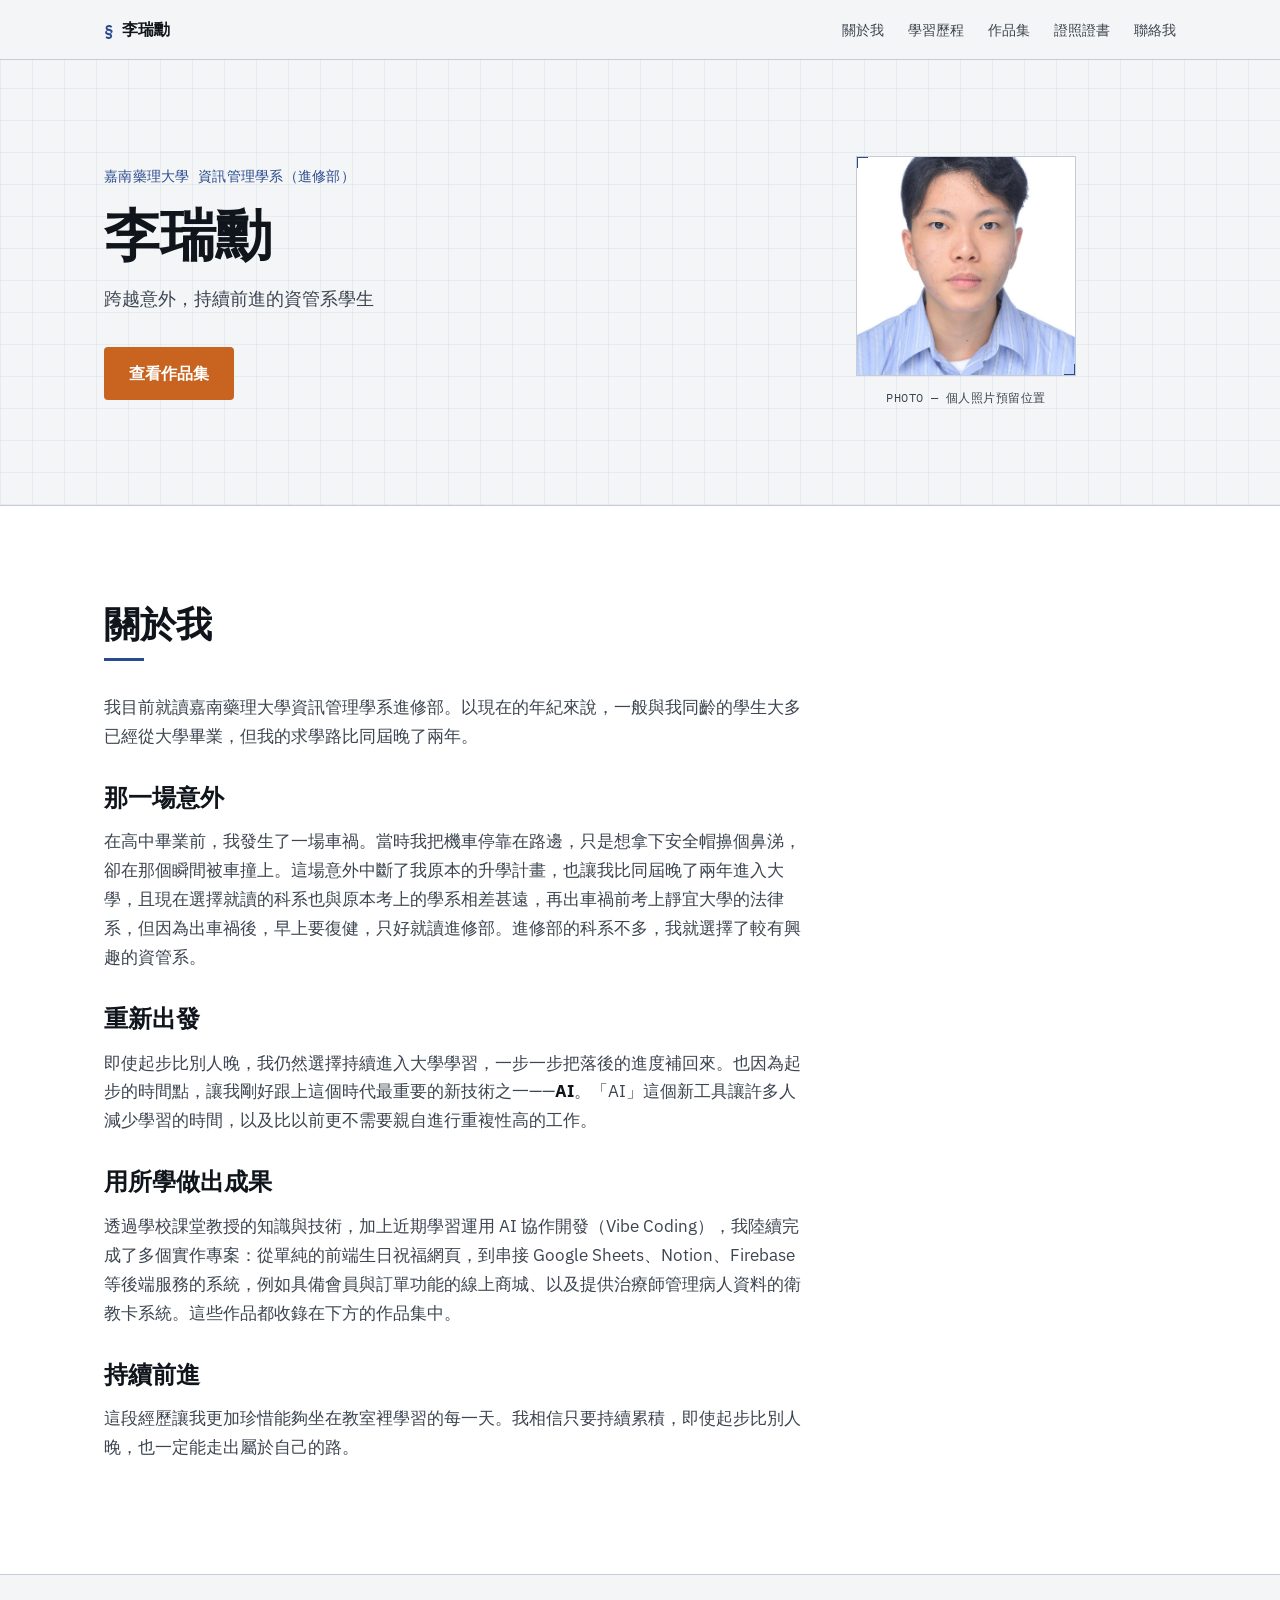
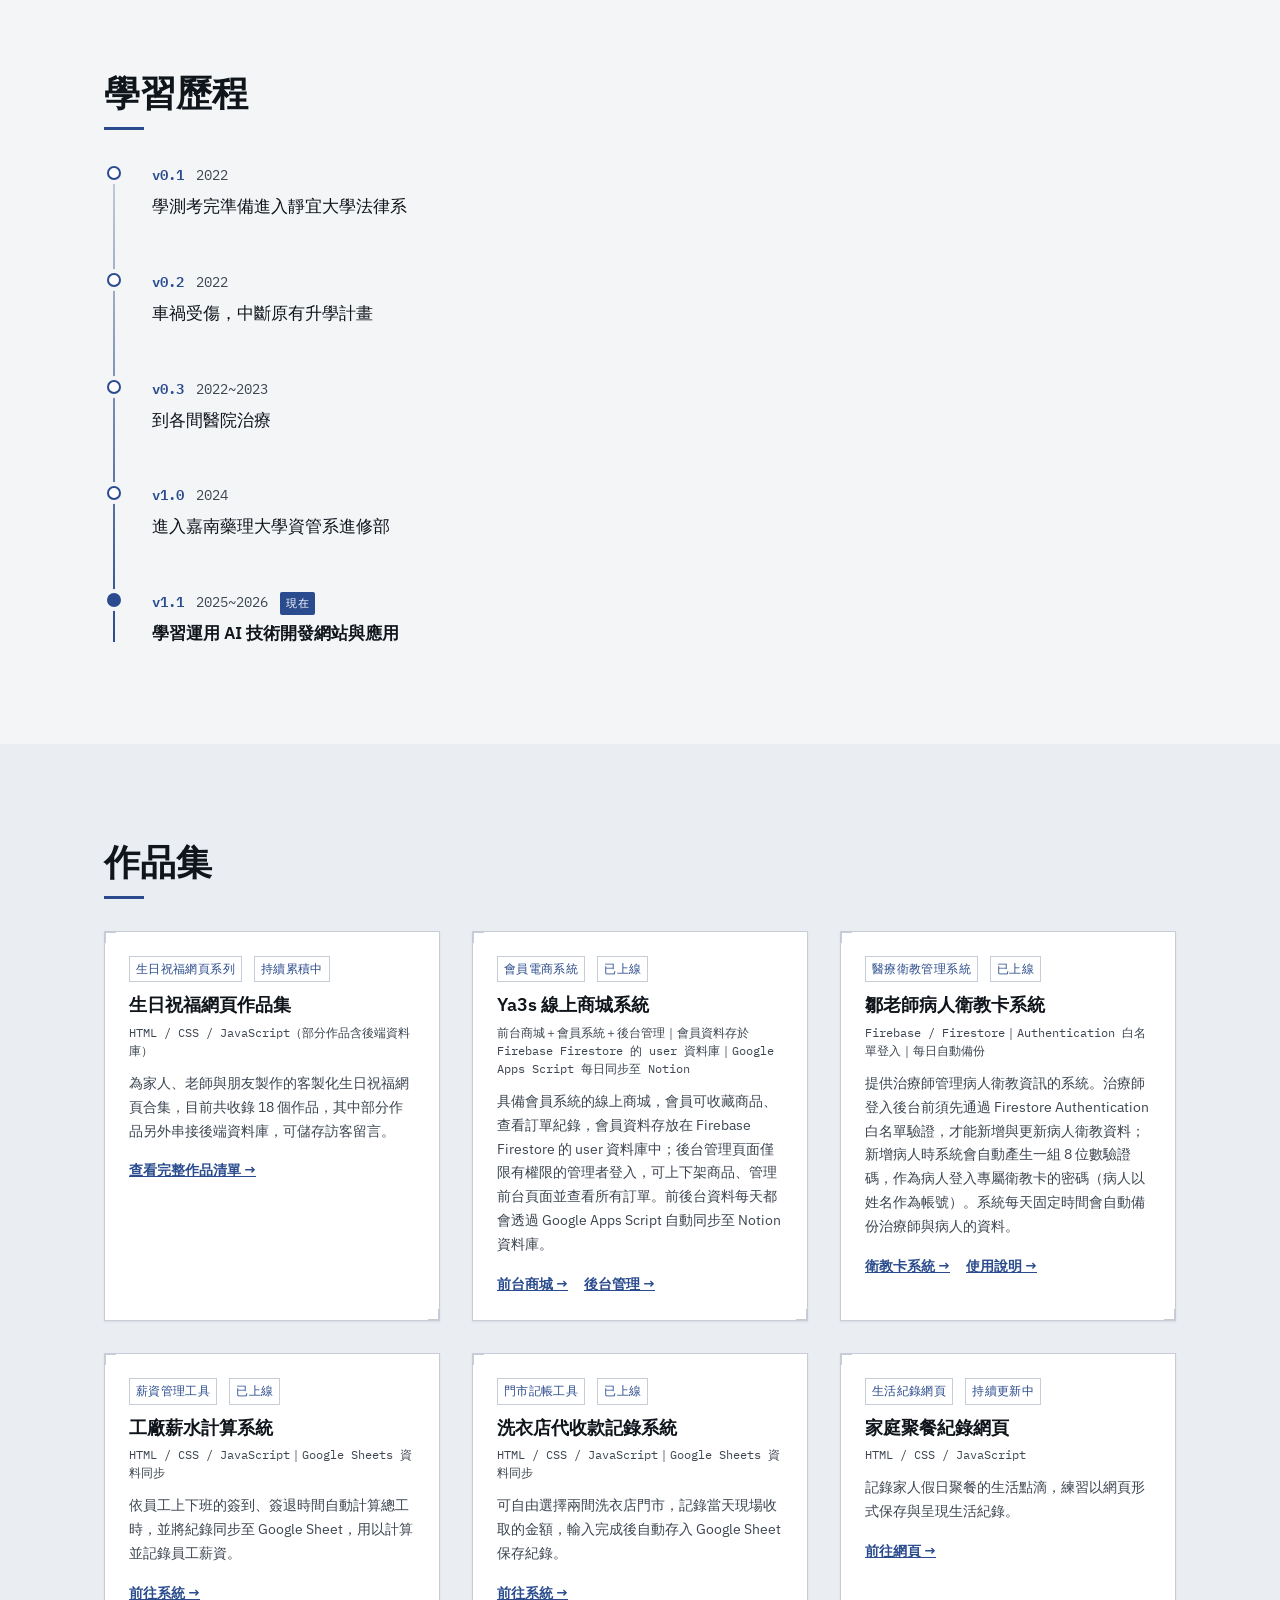
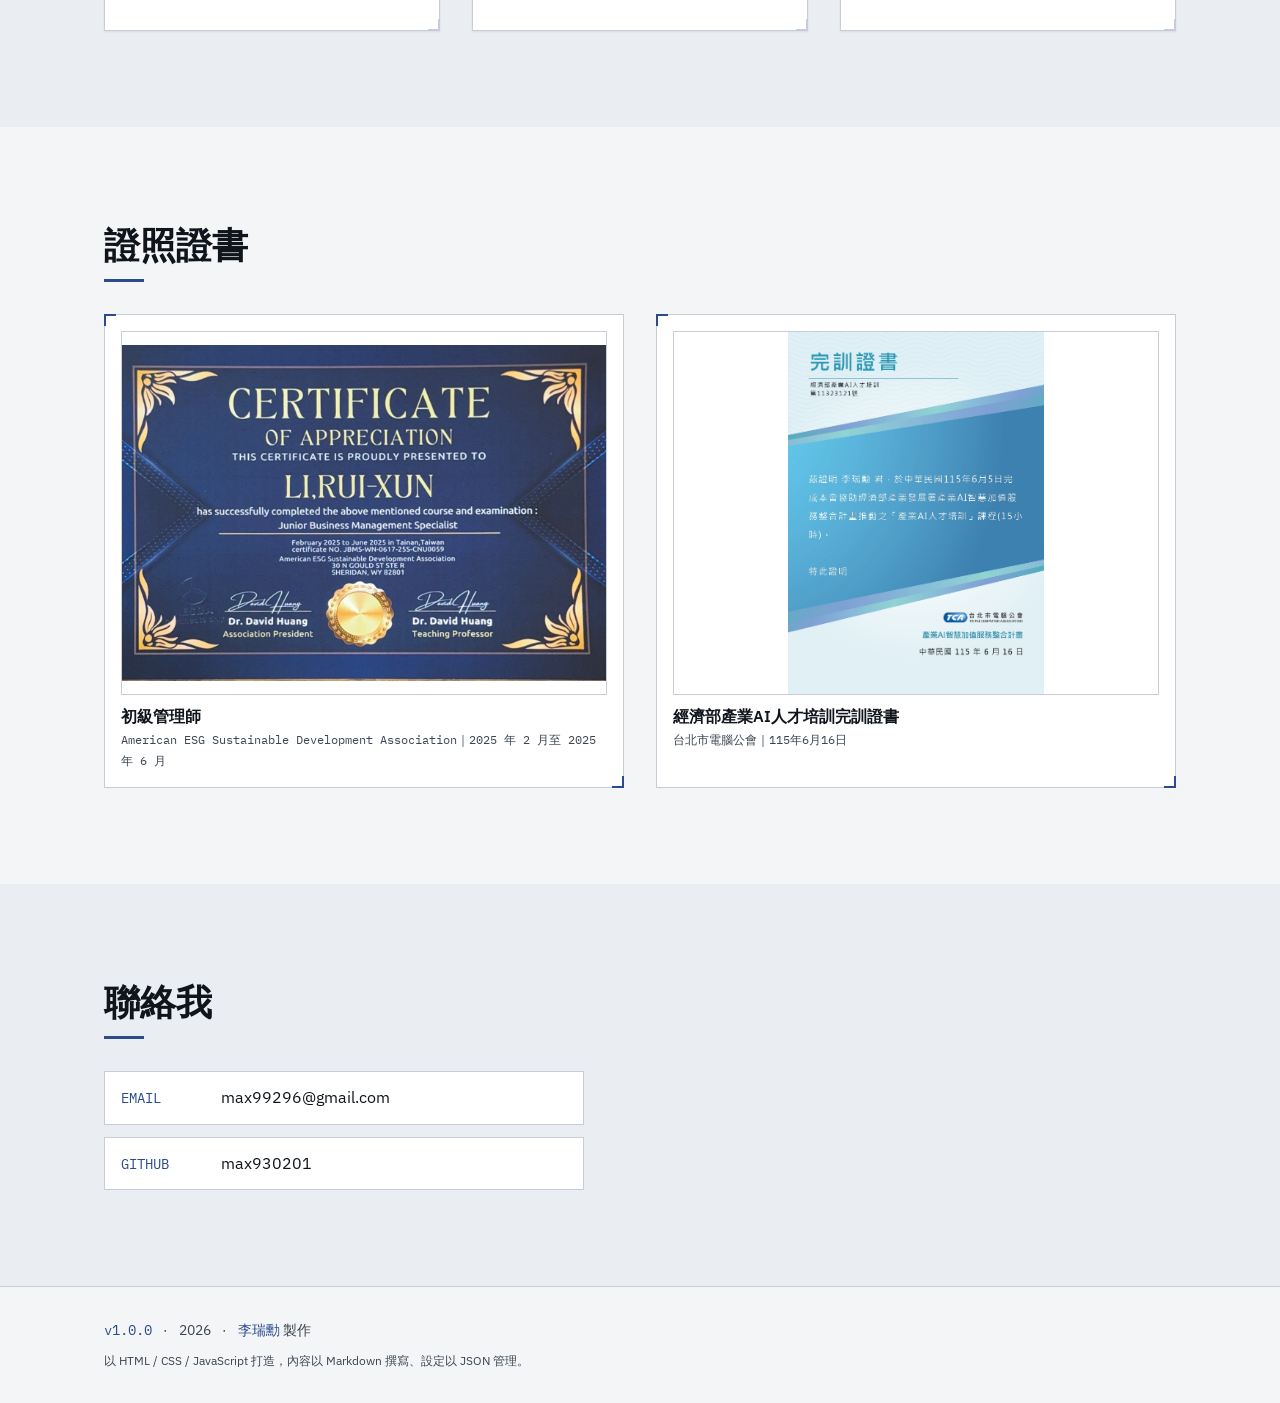
==== index.html @ 82ad399c "all file" ====
<!doctype html>
<html lang="zh-Hant">
<head>
  <meta charset="UTF-8" />
  <meta name="viewport" content="width=device-width, initial-scale=1.0" />
  <title>個人履歷網站</title>
  <meta name="description" content="資訊管理系學生的學習歷程與作品集" />

  <link rel="preconnect" href="https://fonts.googleapis.com" />
  <link rel="preconnect" href="https://fonts.gstatic.com" crossorigin />
  <link
    href="https://fonts.googleapis.com/css2?family=IBM+Plex+Mono:wght@400;500;600&family=IBM+Plex+Sans:wght@400;500;600;700&display=swap"
    rel="stylesheet"
  />

  <link rel="stylesheet" href="css/tokens.css" />
  <link rel="stylesheet" href="css/base.css" />
  <link rel="stylesheet" href="css/layout.css" />
  <link rel="stylesheet" href="css/header.css" />
  <link rel="stylesheet" href="css/hero.css" />
  <link rel="stylesheet" href="css/about.css" />
  <link rel="stylesheet" href="css/milestones.css" />
  <link rel="stylesheet" href="css/projects.css" />
  <link rel="stylesheet" href="css/contact.css" />
  <link rel="stylesheet" href="css/certificates.css" />
  <link rel="stylesheet" href="css/footer.css" />
  <link rel="stylesheet" href="css/responsive.css" />
</head>
<body>
  <a class="skip-link" href="#main-content">跳至主要內容</a>

  <header id="site-header" class="site-header"></header>

  <main id="main-content">
    <section id="hero" class="hero" aria-labelledby="hero-name">
      <div class="container hero-grid">
        <div class="hero-text">
          <p class="hero-meta" id="hero-role">載入中…</p>
          <h1 id="hero-name" class="hero-title">載入中…</h1>
          <p class="hero-tagline" id="hero-tagline"></p>
          <a class="btn btn-primary" href="#projects">查看作品集</a>
        </div>
        <div class="hero-photo">
          <div class="photo-frame corner-marks corner-marks--accent" id="photo-frame">
            <img id="profile-photo" alt="個人照片" />
          </div>
          <p class="photo-caption">PHOTO — 個人照片預留位置</p>
        </div>
      </div>
    </section>

    <section id="about" class="about" aria-labelledby="about-heading">
      <div class="container">
        <h2 id="about-heading" class="section-title">關於我</h2>
        <div id="about-content" class="about-content prose">載入中…</div>
      </div>
    </section>

    <section id="milestones" class="milestones" aria-labelledby="milestones-heading">
      <div class="container">
        <h2 id="milestones-heading" class="section-title">學習歷程</h2>
        <ol id="milestones-list" class="milestones-timeline"></ol>
      </div>
    </section>

    <section id="projects" class="projects" aria-labelledby="projects-heading">
      <div class="container">
        <h2 id="projects-heading" class="section-title">作品集</h2>
        <div id="projects-list" class="projects-list"></div>
      </div>
    </section>

    <section id="certificates" class="certificates" aria-labelledby="certificates-heading">
      <div class="container">
        <h2 id="certificates-heading" class="section-title">證照證書</h2>
        <div id="certificates-list" class="certificates-list"></div>
      </div>
    </section>

    <section id="contact" class="contact" aria-labelledby="contact-heading">
      <div class="container">
        <h2 id="contact-heading" class="section-title">聯絡我</h2>
        <ul id="contact-list" class="contact-list"></ul>
      </div>
    </section>
  </main>

  <footer id="site-footer" class="site-footer"></footer>

  <script src="js/markdown-lite.js"></script>
  <script src="js/load-components.js"></script>
  <script src="js/load-data.js"></script>
  <script src="js/shared-render.js"></script>
  <script src="js/main.js"></script>
</body>
</html>
---- css/tokens.css ----
:root {
  /* 顏色（藍圖 / 技術文件風格：冷色紙面 + 藍圖藍為主色，暖橘為唯一強調色） */
  --color-paper: #F3F5F7;
  --color-paper-alt: #EAEDF2;
  --color-surface: #FFFFFF;
  --color-ink: #10151C;
  --color-ink-soft: #3C4550;
  --color-line: #C7CDD6;
  --color-primary: #2A4B8D;
  --color-primary-strong: #1D3568;
  --color-signal: #C8641F;
  --color-signal-strong: #A8511A;
  --color-focus: #2A4B8D;

  /* 字型：IBM Plex 系列，Sans 搭配 Mono，呼應技術文件 / 工程紀錄的調性 */
  --font-sans: 'IBM Plex Sans', -apple-system, BlinkMacSystemFont, 'Segoe UI', sans-serif;
  --font-mono: 'IBM Plex Mono', ui-monospace, SFMono-Regular, Menlo, monospace;

  --fs-body: 1rem;
  --fs-small: 0.875rem;
  --fs-h3: clamp(1.25rem, 1.1rem + 0.6vw, 1.5rem);
  --fs-h2: clamp(1.75rem, 1.4rem + 1.4vw, 2.25rem);
  --fs-h1: clamp(2.25rem, 1.7rem + 2.4vw, 3.5rem);
  --lh-body: 1.7;
  --lh-heading: 1.2;

  /* 間距（4 為基準單位） */
  --space-1: 4px;
  --space-2: 8px;
  --space-3: 12px;
  --space-4: 16px;
  --space-5: 24px;
  --space-6: 32px;
  --space-7: 48px;
  --space-8: 64px;
  --space-9: 96px;

  --radius-sm: 2px;
  --radius-md: 4px;
  --border-w: 1px;

  --shadow-sm: 0 1px 2px rgba(16, 21, 28, 0.08);
  --shadow-md: 0 4px 12px rgba(16, 21, 28, 0.10);

  --ease-out-confident: cubic-bezier(0.16, 1, 0.3, 1);
  --container-w: 1120px;
}
---- css/base.css ----
*, *::before, *::after { box-sizing: border-box; }

html { scroll-behavior: smooth; }

body {
  margin: 0;
  background: var(--color-paper);
  color: var(--color-ink);
  font-family: var(--font-sans);
  font-size: var(--fs-body);
  line-height: var(--lh-body);
  -webkit-font-smoothing: antialiased;
}

h1, h2, h3 {
  line-height: var(--lh-heading);
  margin: 0 0 var(--space-4);
  font-weight: 600;
}

p { margin: 0 0 var(--space-4); }

img { max-width: 100%; display: block; }

a { color: var(--color-primary); }

a:focus-visible,
button:focus-visible,
input:focus-visible {
  outline: 2px solid var(--color-focus);
  outline-offset: 2px;
}

.skip-link {
  position: absolute;
  left: -9999px;
  top: 0;
  background: var(--color-ink);
  color: #fff;
  padding: var(--space-2) var(--space-4);
  z-index: 100;
}
.skip-link:focus {
  left: var(--space-4);
  top: var(--space-4);
}

.btn {
  display: inline-block;
  padding: var(--space-3) var(--space-5);
  border-radius: var(--radius-md);
  font-weight: 600;
  text-decoration: none;
  border: var(--border-w) solid transparent;
  transition: transform 150ms var(--ease-out-confident), background-color 150ms;
}
.btn-primary {
  background: var(--color-signal);
  color: #fff;
}
.btn-primary:hover {
  background: var(--color-signal-strong);
  transform: translateY(-1px);
}

.section-title {
  font-size: var(--fs-h2);
  margin-bottom: var(--space-6);
  position: relative;
  padding-bottom: var(--space-4);
}
.section-title::after {
  content: "";
  position: absolute;
  left: 0;
  bottom: 0;
  width: 40px;
  height: 3px;
  background: var(--color-primary);
}

.load-error {
  color: var(--color-signal-strong);
  font-size: var(--fs-small);
}

/* 共用裝飾：藍圖風格的角標記號，供照片框、作品卡片、證書卡片共用，避免各自重複撰寫 */
.corner-marks { position: relative; }
.corner-marks::before,
.corner-marks::after {
  content: "";
  position: absolute;
  width: 12px;
  height: 12px;
  border: 2px solid var(--color-line);
  pointer-events: none;
}
.corner-marks::before { top: -1px; left: -1px; border-right: none; border-bottom: none; }
.corner-marks::after { bottom: -1px; right: -1px; border-left: none; border-top: none; }
.corner-marks--accent::before,
.corner-marks--accent::after { border-color: var(--color-primary); }
---- css/layout.css ----
.container {
  max-width: var(--container-w);
  margin-inline: auto;
  padding-inline: var(--space-5);
}

main section {
  padding-block: var(--space-9);
}

/*
  區塊底色交錯，製造頁面的視覺節奏。
  #projects / #certificates / #contact 裡面本身就有白色卡片（作品卡、證書卡、聯絡方式），
  所以這幾個區塊只用「極淺的替代紙色」交錯，而不是整片改成白色，
  避免白色卡片「融進」跟卡片同色的區塊背景、失去對比。
*/
#about {
  background: var(--color-surface);
  border-block: var(--border-w) solid var(--color-line);
}

#projects,
#contact {
  background: var(--color-paper-alt);
}
---- css/header.css ----
.site-header {
  position: sticky;
  top: 0;
  z-index: 50;
  background: rgba(243, 245, 247, 0.92);
  backdrop-filter: blur(6px);
  border-bottom: var(--border-w) solid var(--color-line);
}

.header-inner {
  display: flex;
  align-items: center;
  justify-content: space-between;
  padding-block: var(--space-4);
  gap: var(--space-4);
  flex-wrap: wrap;
}

.brand {
  display: inline-flex;
  align-items: center;
  gap: var(--space-2);
  text-decoration: none;
  color: var(--color-ink);
  font-weight: 600;
}

.brand-mark {
  font-family: var(--font-mono);
  color: var(--color-primary);
}

.nav-list {
  list-style: none;
  display: flex;
  gap: var(--space-5);
  margin: 0;
  padding: 0;
  flex-wrap: wrap;
}

.nav-list a {
  color: var(--color-ink-soft);
  text-decoration: none;
  font-size: var(--fs-small);
  font-weight: 500;
}
.nav-list a:hover { color: var(--color-primary); }
---- css/hero.css ----
.hero {
  position: relative;
  padding-block: var(--space-9);
  background-image:
    repeating-linear-gradient(0deg, rgba(42, 75, 141, 0.06) 0 1px, transparent 1px 32px),
    repeating-linear-gradient(90deg, rgba(42, 75, 141, 0.06) 0 1px, transparent 1px 32px);
  background-color: var(--color-paper);
}

.hero-grid {
  display: grid;
  grid-template-columns: 1.4fr 1fr;
  gap: var(--space-8);
  align-items: center;
}

.hero-meta {
  font-family: var(--font-mono);
  font-size: var(--fs-small);
  color: var(--color-primary);
  letter-spacing: 0.02em;
  margin-bottom: var(--space-3);
}

.hero-title {
  font-size: var(--fs-h1);
  margin-bottom: var(--space-4);
}

.hero-tagline {
  font-size: 1.125rem;
  color: var(--color-ink-soft);
  max-width: 46ch;
  margin-bottom: var(--space-6);
}

.hero-photo {
  display: flex;
  flex-direction: column;
  align-items: center;
  gap: var(--space-3);
}

.photo-frame {
  position: relative;
  width: 220px;
  height: 220px;
  background: var(--color-surface);
  border: var(--border-w) solid var(--color-line);
  display: flex;
  align-items: center;
  justify-content: center;
  overflow: hidden;
}
.photo-frame img { width: 100%; height: 100%; object-fit: cover; }
.photo-frame.is-empty { flex-direction: column; gap: var(--space-2); }
.photo-frame .photo-placeholder-text {
  font-family: var(--font-mono);
  font-size: var(--fs-small);
  color: var(--color-ink-soft);
  text-align: center;
  padding: var(--space-3);
  white-space: pre-line;
}

.photo-caption {
  font-family: var(--font-mono);
  font-size: 0.75rem;
  color: var(--color-ink-soft);
  letter-spacing: 0.04em;
  margin: 0;
}
---- css/about.css ----
.prose {
  max-width: 70ch;
  font-size: 1.0625rem;
}
.prose h1, .prose h2, .prose h3 { margin-top: var(--space-6); }
.prose h2 { font-size: var(--fs-h3); }
.prose h3 { font-size: 1.125rem; color: var(--color-primary); }
.prose p { color: var(--color-ink-soft); }
.prose ul { padding-left: 1.2em; color: var(--color-ink-soft); }
.prose strong { color: var(--color-ink); }
---- css/milestones.css ----
.milestones-timeline {
  list-style: none;
  margin: 0;
  padding: 0 0 0 var(--space-7);
  position: relative;
}

.milestones-timeline::before {
  content: "";
  position: absolute;
  left: 9px;
  top: 6px;
  bottom: 6px;
  width: 2px;
  background: linear-gradient(to bottom, var(--color-line), var(--color-primary));
}

.milestone-item {
  position: relative;
  padding-bottom: var(--space-7);
}
.milestone-item:last-child { padding-bottom: 0; }

.milestone-marker {
  position: absolute;
  left: calc(-1 * var(--space-7) + 3px);
  top: 4px;
  width: 14px;
  height: 14px;
  border-radius: 50%;
  background: var(--color-surface);
  border: 2px solid var(--color-primary);
  box-shadow: 0 0 0 4px var(--color-paper);
}

.milestone-item.is-current .milestone-marker {
  background: var(--color-primary);
}

.milestone-meta {
  display: flex;
  align-items: baseline;
  gap: var(--space-3);
  margin-bottom: var(--space-1);
}
.milestone-version {
  font-family: var(--font-mono);
  color: var(--color-primary);
  font-weight: 600;
  font-size: var(--fs-small);
}
.milestone-year {
  font-family: var(--font-mono);
  color: var(--color-ink-soft);
  font-size: var(--fs-small);
}
.milestone-current-tag {
  font-family: var(--font-mono);
  font-size: 0.6875rem;
  text-transform: uppercase;
  letter-spacing: 0.05em;
  background: var(--color-primary);
  color: #fff;
  padding: 2px 6px;
  border-radius: var(--radius-sm);
}

.milestone-label {
  margin: 0;
  color: var(--color-ink);
  font-size: 1.0625rem;
}
.milestone-item.is-current .milestone-label { font-weight: 600; }
---- css/projects.css ----
.projects-list {
  display: grid;
  grid-template-columns: repeat(auto-fit, minmax(280px, 1fr));
  gap: var(--space-6);
}

.project-spec {
  position: relative;
  background: var(--color-surface);
  border: var(--border-w) solid var(--color-line);
  padding: var(--space-5);
  box-shadow: var(--shadow-sm);
  transition: transform 150ms var(--ease-out-confident), box-shadow 150ms var(--ease-out-confident);
}
.project-spec:hover {
  transform: translateY(-2px);
  box-shadow: var(--shadow-md);
}
.project-meta {
  display: flex;
  flex-wrap: wrap;
  gap: var(--space-3);
  font-family: var(--font-mono);
  font-size: 0.75rem;
  color: var(--color-primary);
  margin-bottom: var(--space-3);
  letter-spacing: 0.03em;
}
.project-meta span {
  border: var(--border-w) solid var(--color-line);
  padding: 2px 6px;
}

.project-title { font-size: 1.125rem; margin-bottom: var(--space-2); }

.project-tech {
  font-family: var(--font-mono);
  font-size: 0.75rem;
  color: var(--color-ink-soft);
  margin-bottom: var(--space-3);
  line-height: 1.5;
}

.project-desc { color: var(--color-ink-soft); font-size: var(--fs-small); margin-bottom: var(--space-4); }

.project-links {
  display: flex;
  flex-wrap: wrap;
  gap: var(--space-4);
}
.project-link { font-size: var(--fs-small); font-weight: 600; }
.project-link.is-pending { color: var(--color-ink-soft); font-style: normal; font-weight: 400; }
---- css/contact.css ----
.contact-list {
  list-style: none;
  margin: 0;
  padding: 0;
  display: grid;
  gap: var(--space-3);
  max-width: 480px;
}

.contact-item {
  display: flex;
  gap: var(--space-3);
  padding: var(--space-3) var(--space-4);
  border: var(--border-w) solid var(--color-line);
  background: var(--color-surface);
  align-items: baseline;
}

.contact-key {
  font-family: var(--font-mono);
  font-size: var(--fs-small);
  color: var(--color-primary);
  min-width: 88px;
}

.contact-value { color: var(--color-ink); word-break: break-word; }
---- css/certificates.css ----
.certificates-list {
  display: grid;
  grid-template-columns: repeat(auto-fit, minmax(200px, 1fr));
  gap: var(--space-6);
}

.cert-item {
  background: var(--color-surface);
  border: var(--border-w) solid var(--color-line);
  padding: var(--space-4);
  transition: transform 150ms var(--ease-out-confident), box-shadow 150ms var(--ease-out-confident);
}
.cert-item:hover {
  transform: translateY(-2px);
  box-shadow: var(--shadow-md);
}

.cert-thumb {
  aspect-ratio: 4 / 3;
  background: var(--color-paper);
  border: var(--border-w) solid var(--color-line);
  display: flex;
  align-items: center;
  justify-content: center;
  overflow: hidden;
  margin-bottom: var(--space-3);
}
.cert-thumb img { width: 100%; height: 100%; object-fit: contain; background: #fff; }
.cert-thumb.is-empty { flex-direction: column; }

.cert-thumb-placeholder {
  font-family: var(--font-mono);
  font-size: 0.75rem;
  color: var(--color-ink-soft);
  text-align: center;
  padding: var(--space-2);
}

.cert-name { font-size: 1rem; margin-bottom: var(--space-1); }
.cert-meta {
  font-family: var(--font-mono);
  font-size: 0.75rem;
  color: var(--color-ink-soft);
  margin: 0;
}
---- css/footer.css ----
.site-footer {
  border-top: var(--border-w) solid var(--color-line);
  padding-block: var(--space-6);
  background: var(--color-paper);
}

.footer-line {
  font-size: var(--fs-small);
  color: var(--color-ink-soft);
  margin-bottom: var(--space-2);
}

.footer-mono,
#footer-name { font-family: var(--font-mono); color: var(--color-primary); }

.footer-sep { margin-inline: var(--space-2); }

.footer-note { font-size: 0.75rem; color: var(--color-ink-soft); margin: 0; }
---- css/responsive.css ----
@media (max-width: 860px) {
  .hero-grid { grid-template-columns: 1fr; }
  .hero-photo { order: -1; }
}

@media (max-width: 600px) {
  :root { --space-9: 56px; }
  .header-inner { flex-direction: column; align-items: flex-start; }
  .nav-list { gap: var(--space-3); }
  .photo-frame { width: 160px; height: 160px; }
  .milestones-timeline { padding-left: var(--space-6); }
  .milestone-marker { left: calc(-1 * var(--space-6) + 3px); }
  .birthday-item { flex-direction: column; gap: var(--space-1); }
}
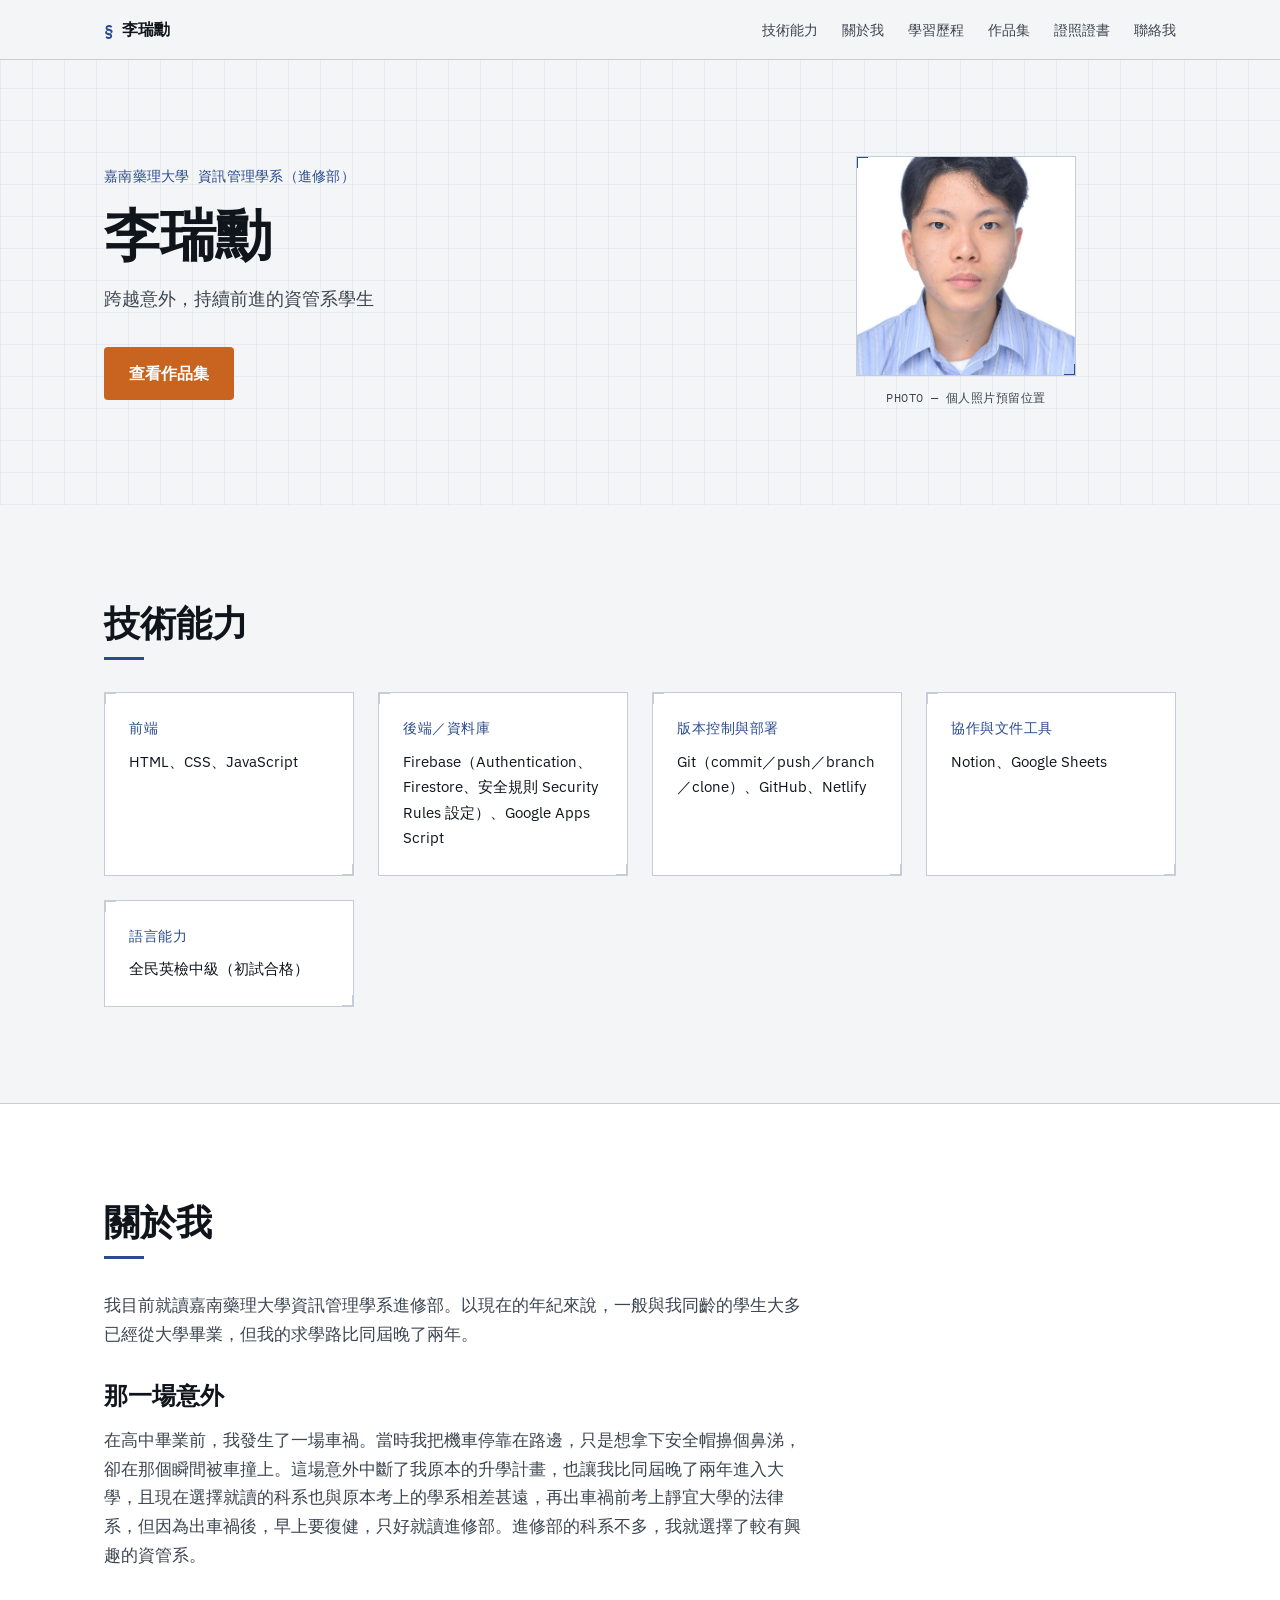
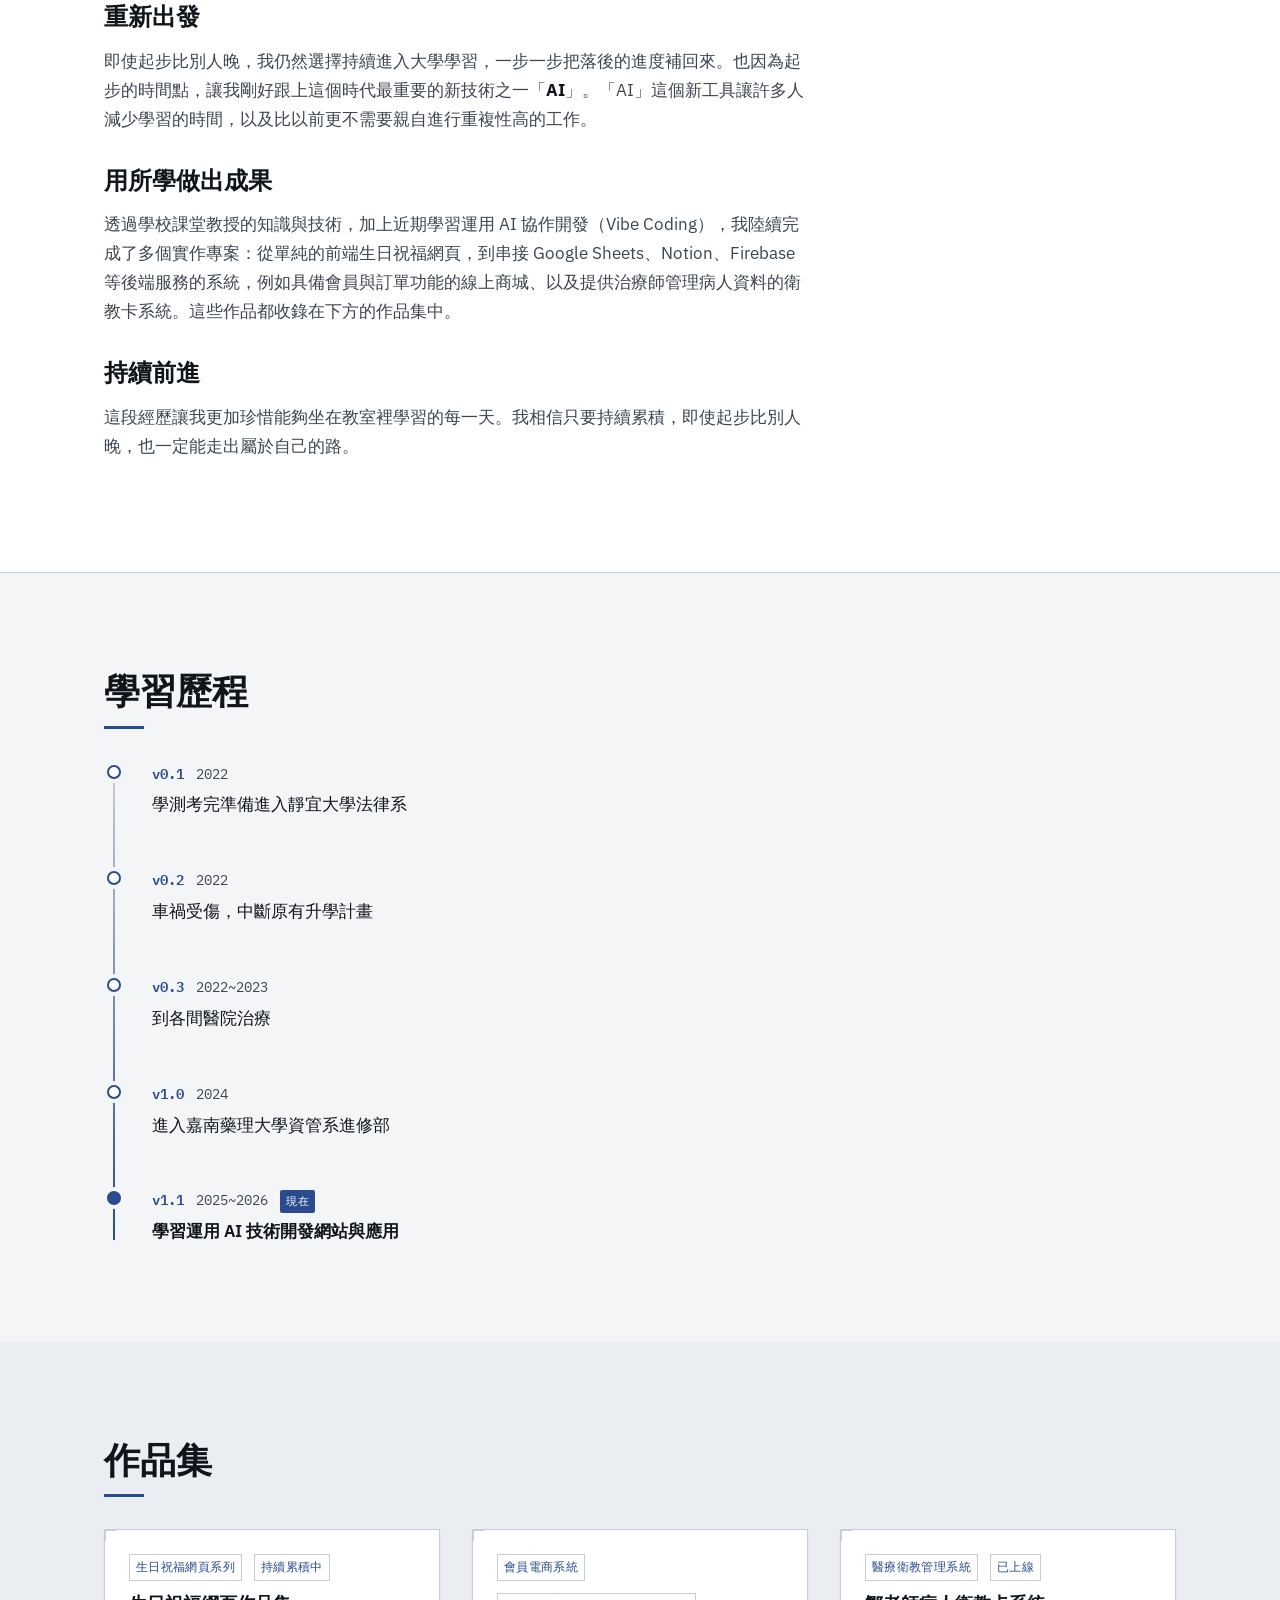
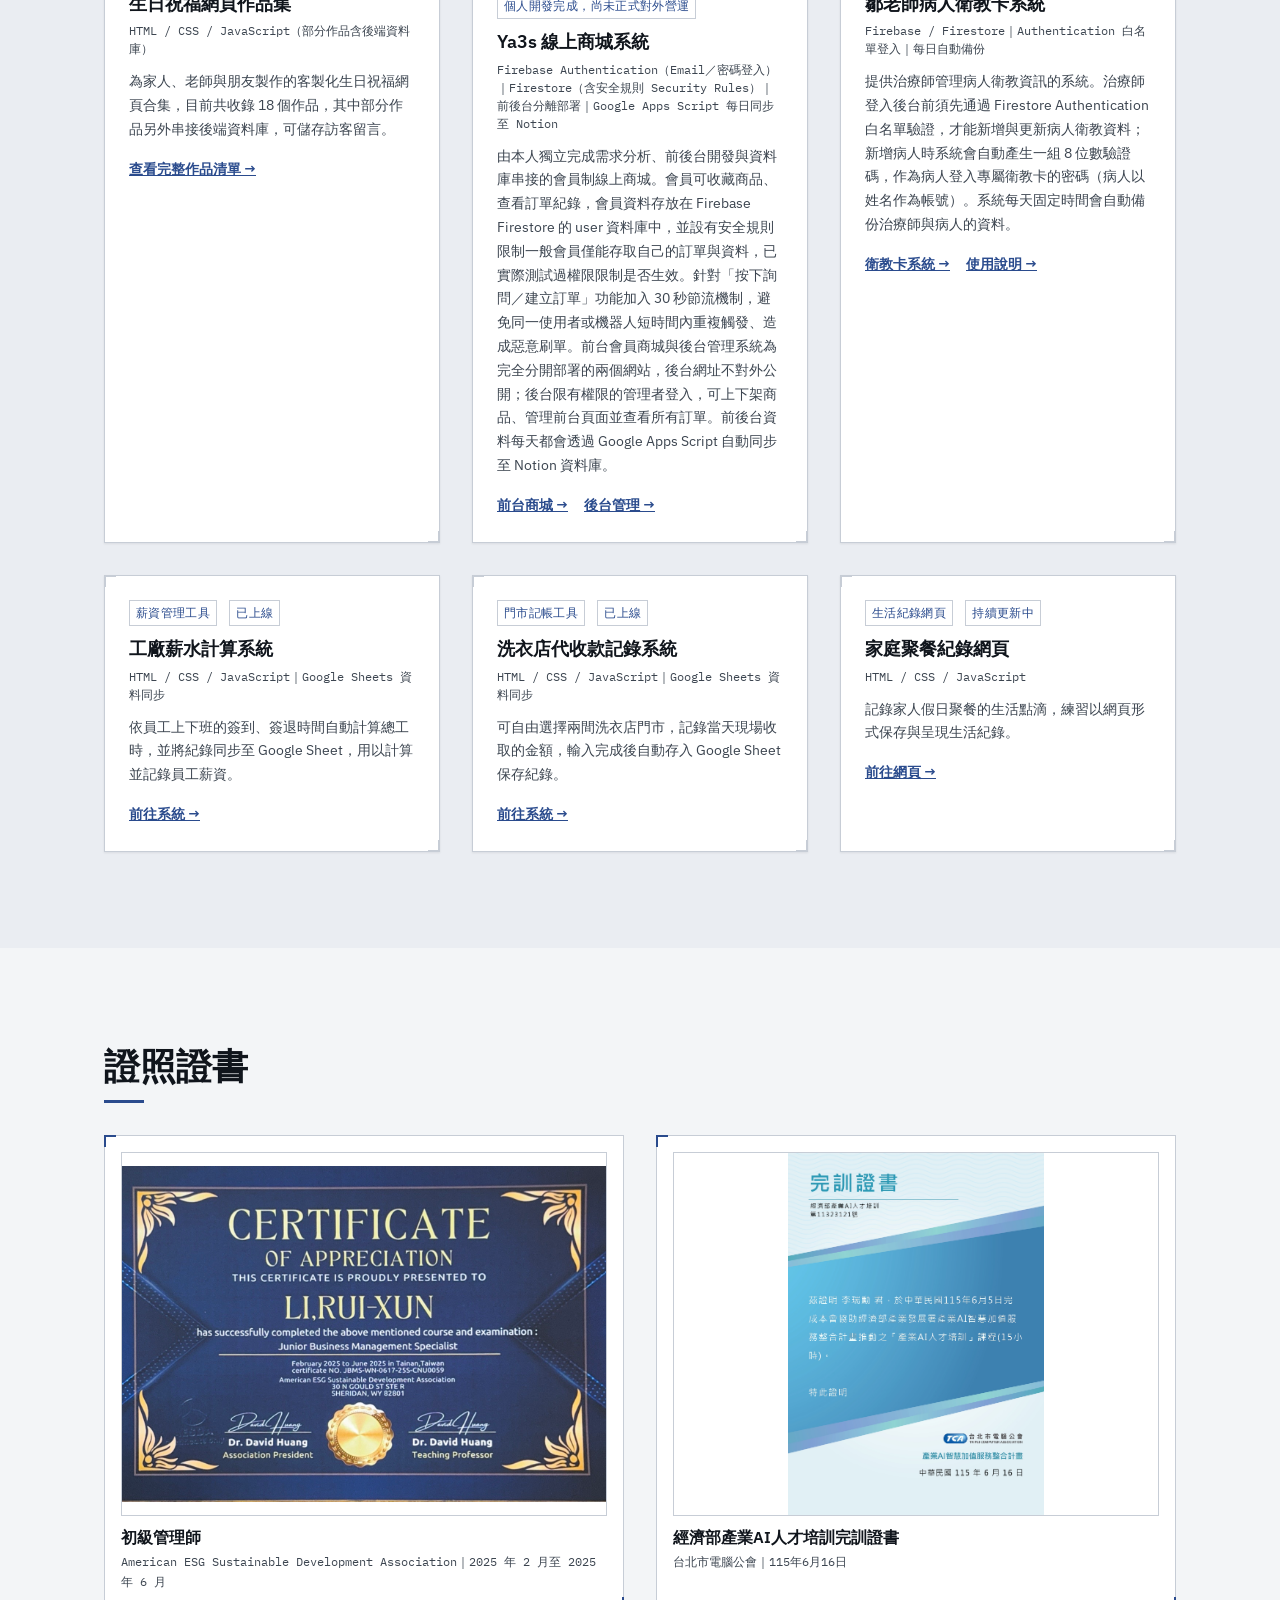
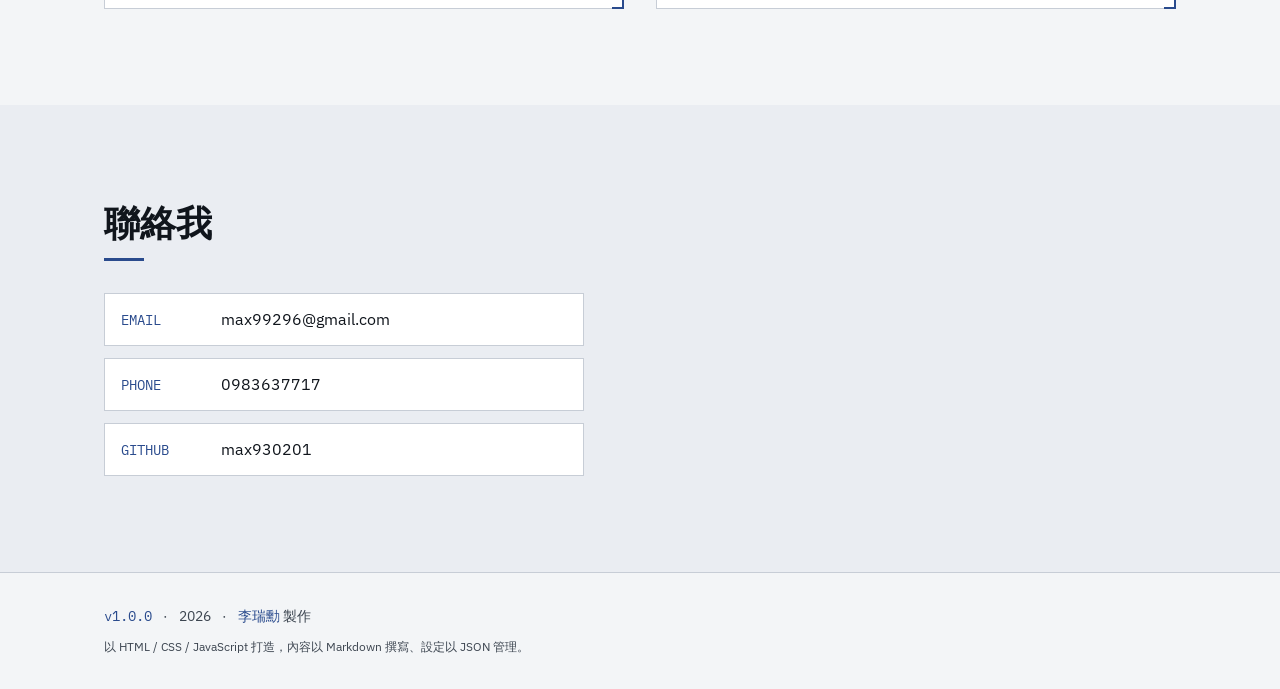
==== commit b8c8ea32: "v2" ====
--- a/index.html
+++ b/index.html
@@ -18,6 +18,7 @@
   <link rel="stylesheet" href="css/layout.css" />
   <link rel="stylesheet" href="css/header.css" />
   <link rel="stylesheet" href="css/hero.css" />
+  <link rel="stylesheet" href="css/skills.css" />
   <link rel="stylesheet" href="css/about.css" />
   <link rel="stylesheet" href="css/milestones.css" />
   <link rel="stylesheet" href="css/projects.css" />
@@ -46,6 +47,13 @@
           </div>
           <p class="photo-caption">PHOTO — 個人照片預留位置</p>
         </div>
+      </div>
+    </section>
+
+    <section id="skills" class="skills" aria-labelledby="skills-heading">
+      <div class="container">
+        <h2 id="skills-heading" class="section-title">技術能力</h2>
+        <div id="skills-grid" class="skills-grid"></div>
       </div>
     </section>
 
--- a/css/skills.css
+++ b/css/skills.css
@@ -0,0 +1,26 @@
+.skills-grid {
+  display: grid;
+  grid-template-columns: repeat(auto-fit, minmax(220px, 1fr));
+  gap: var(--space-5);
+}
+
+.skill-group {
+  padding: var(--space-5);
+  background: var(--color-surface);
+  border: var(--border-w) solid var(--color-line);
+}
+
+.skill-category {
+  font-family: var(--font-mono);
+  font-size: var(--fs-small);
+  color: var(--color-primary);
+  text-transform: uppercase;
+  letter-spacing: 0.04em;
+  margin-bottom: var(--space-2);
+}
+
+.skill-items {
+  margin: 0;
+  color: var(--color-ink);
+  font-size: 0.9375rem;
+}
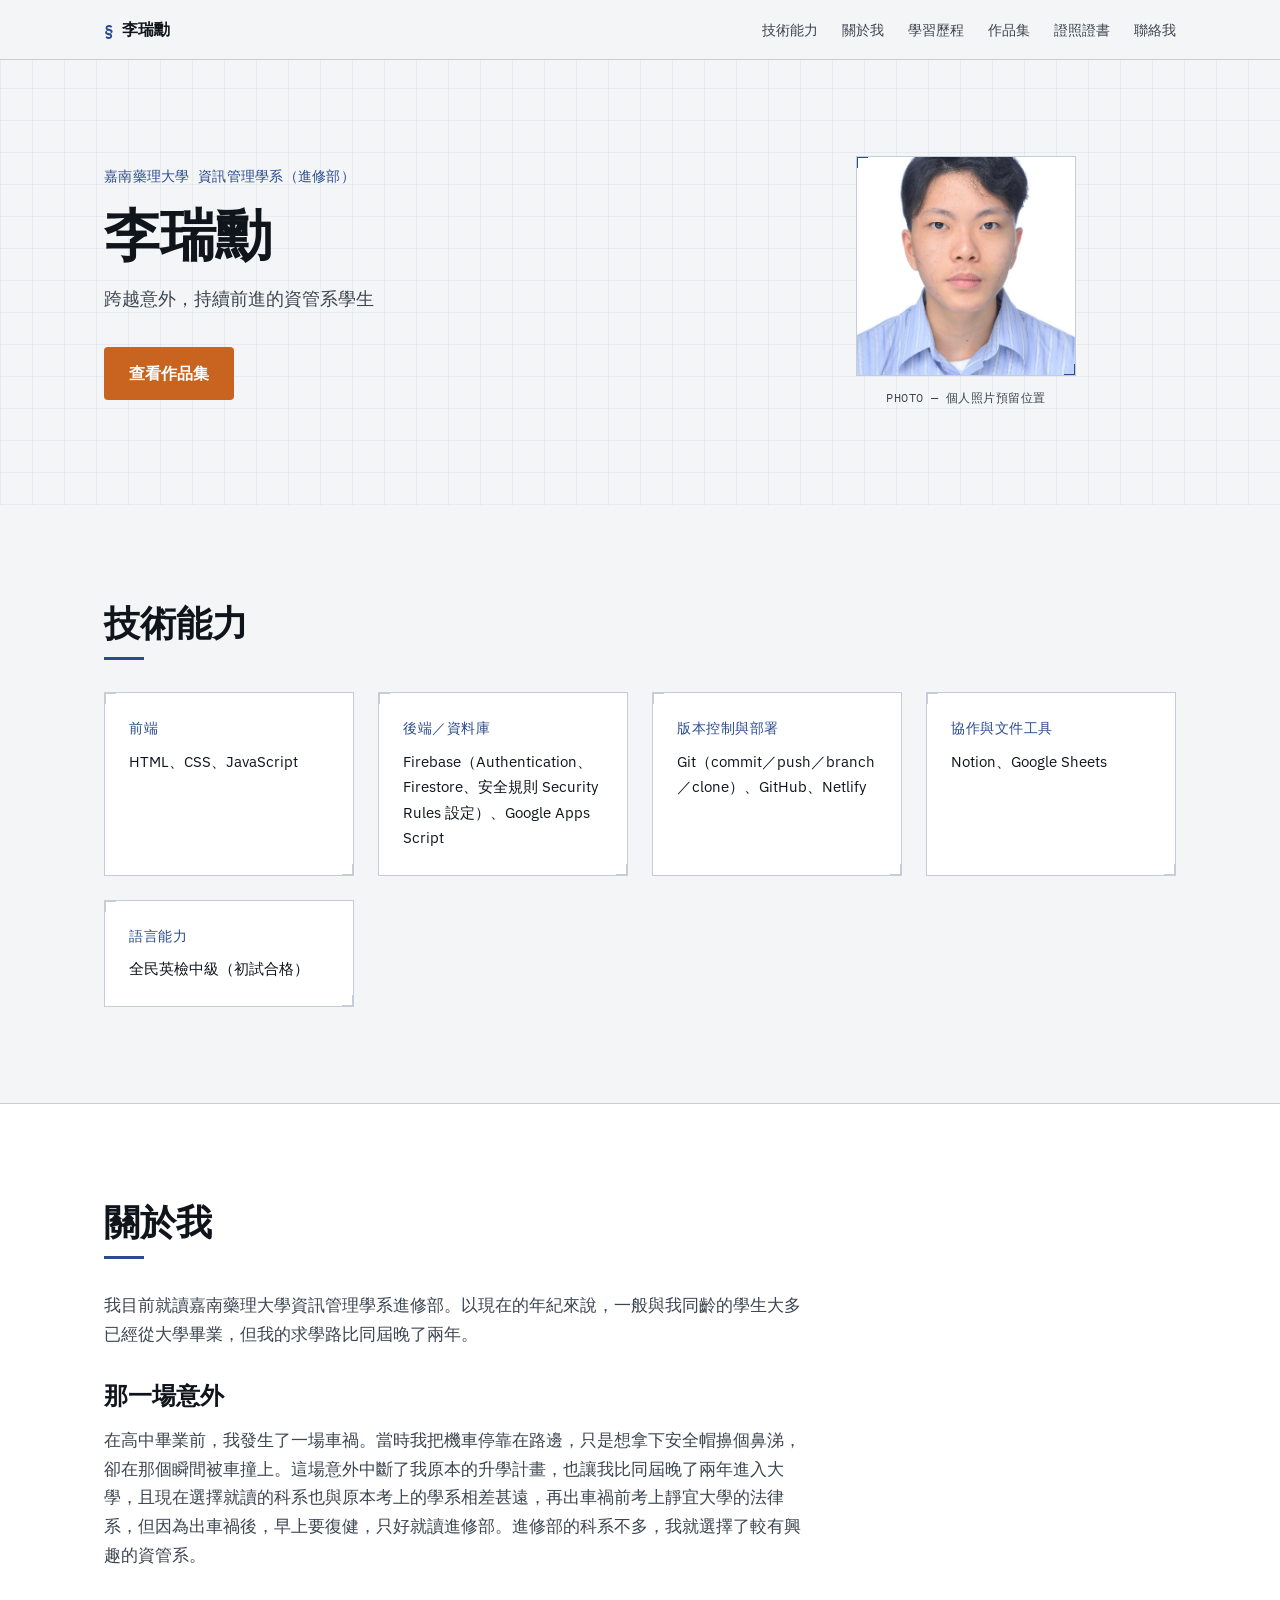
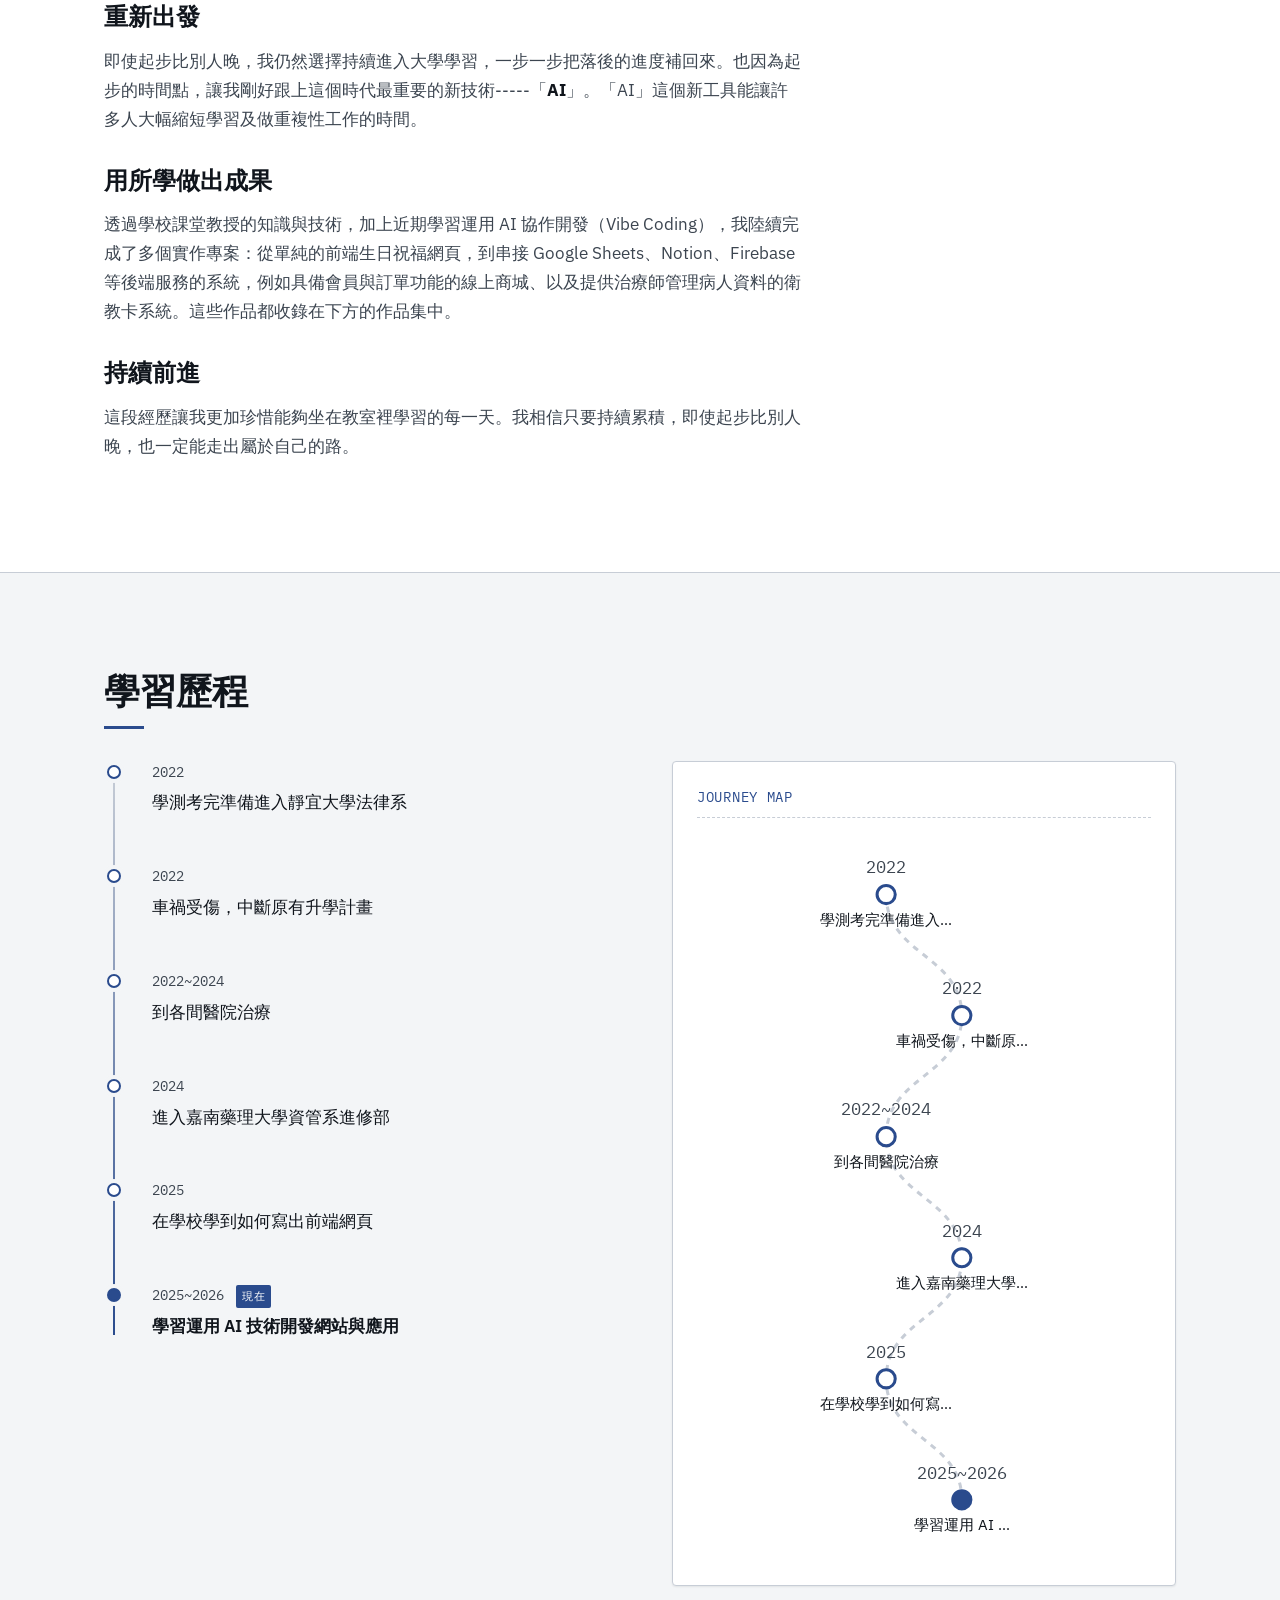
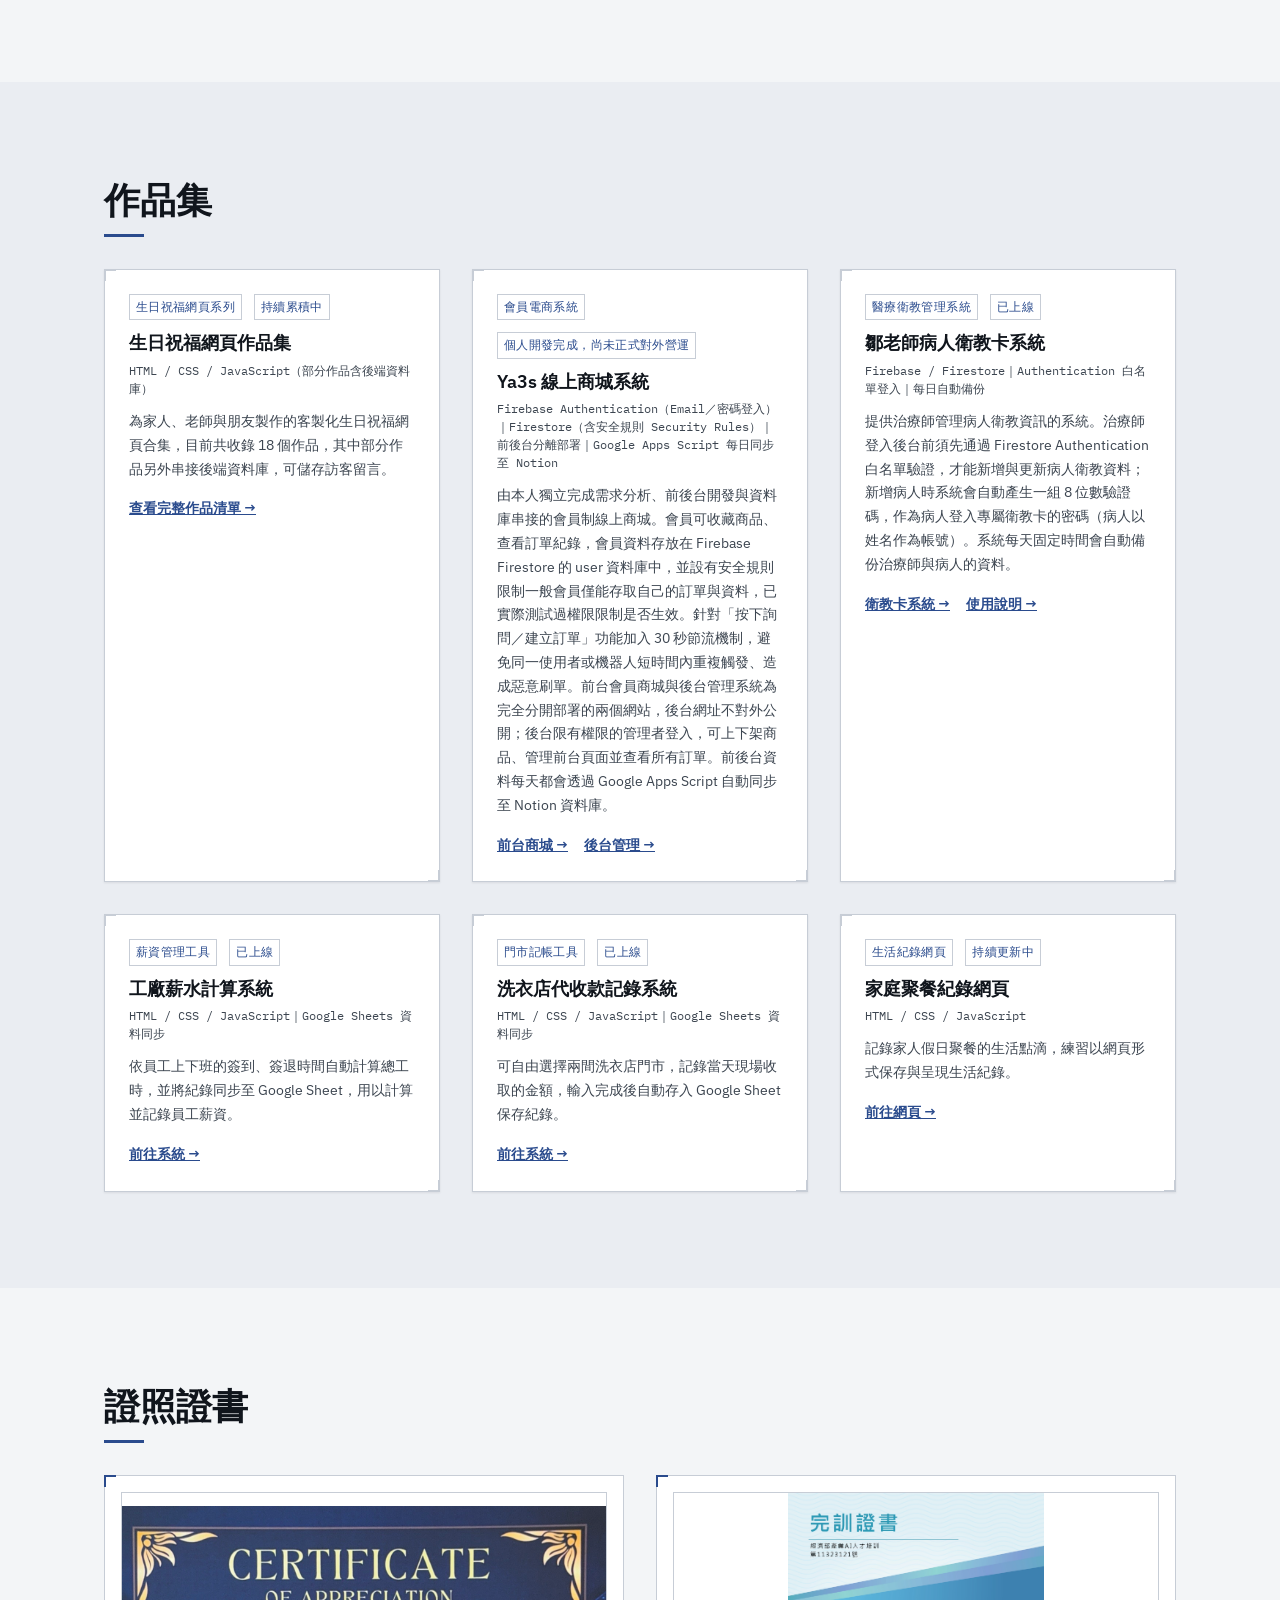
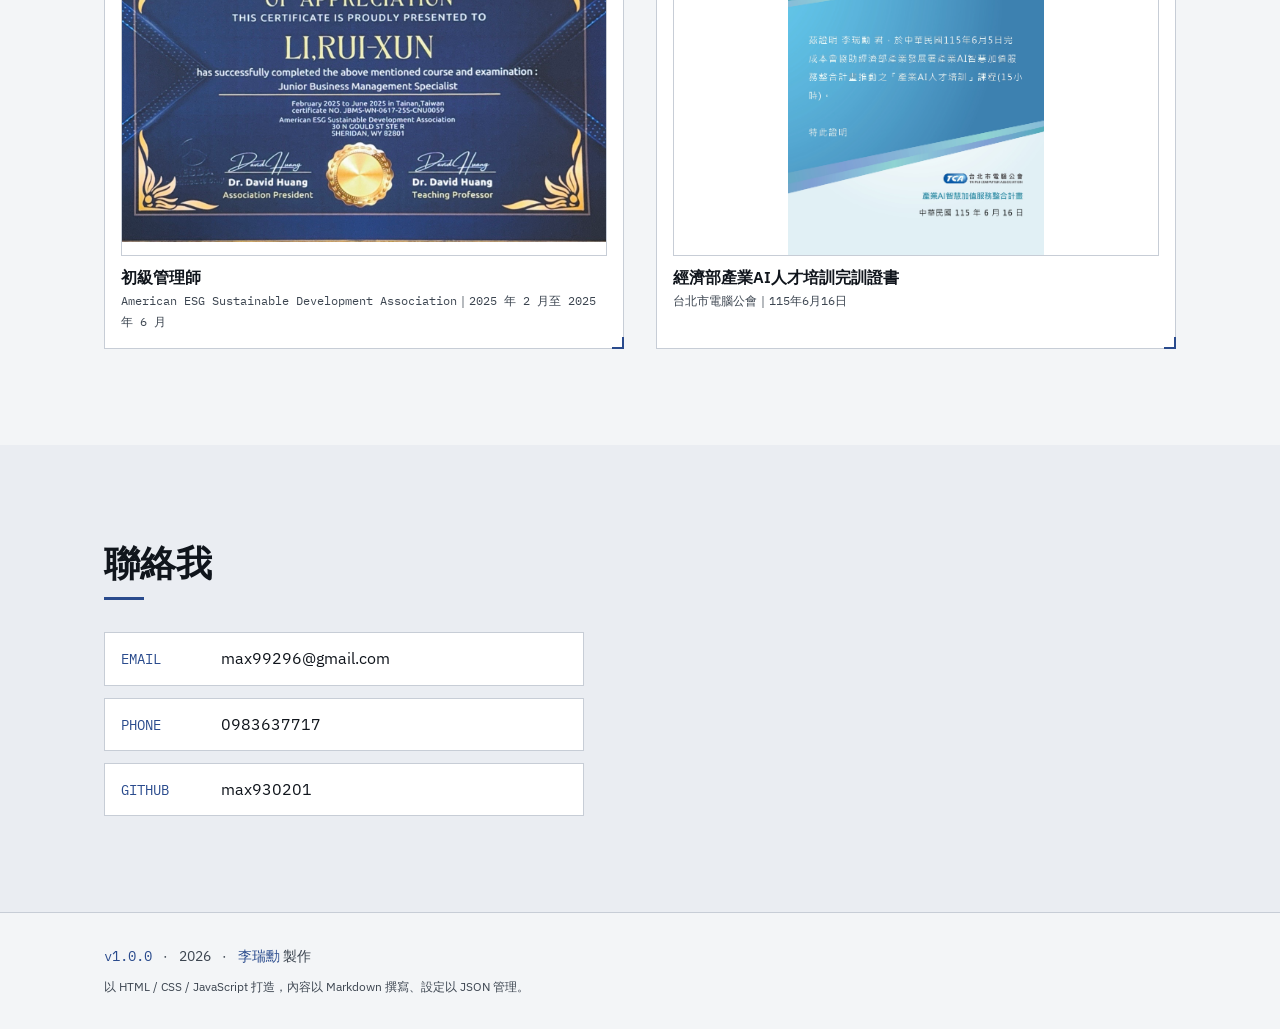
==== commit 5e359562: "曾加一個徐錫歷程塗在學習歷程(時間縣)的右邊" ====
--- a/index.html
+++ b/index.html
@@ -67,7 +67,10 @@
     <section id="milestones" class="milestones" aria-labelledby="milestones-heading">
       <div class="container">
         <h2 id="milestones-heading" class="section-title">學習歷程</h2>
-        <ol id="milestones-list" class="milestones-timeline"></ol>
+        <div class="milestones-layout">
+          <ol id="milestones-list" class="milestones-timeline"></ol>
+          <div id="milestones-map" class="milestones-map" aria-hidden="true"></div>
+        </div>
       </div>
     </section>
 
--- a/css/milestones.css
+++ b/css/milestones.css
@@ -1,3 +1,10 @@
+.milestones-layout {
+  display: grid;
+  grid-template-columns: 1fr 1fr;
+  gap: var(--space-8);
+  align-items: start;
+}
+
 .milestones-timeline {
   list-style: none;
   margin: 0;
@@ -71,3 +78,71 @@
   font-size: 1.0625rem;
 }
 .milestone-item.is-current .milestone-label { font-weight: 600; }
+
+/* 學習歷程路徑圖（SVG） */
+.milestones-map {
+  position: sticky;
+  top: var(--space-5);
+  background: var(--color-surface);
+  border: var(--border-w) solid var(--color-line);
+  border-radius: var(--radius-md);
+  padding: var(--space-5);
+  box-shadow: var(--shadow-sm);
+}
+
+.milestones-map-svg {
+  display: block;
+  width: 100%;
+  height: auto;
+  overflow: visible;
+}
+
+.milestones-map-path {
+  fill: none;
+  stroke: var(--color-line);
+  stroke-width: 2;
+  stroke-dasharray: 4 4;
+}
+
+.milestones-map-path-active {
+  fill: none;
+  stroke: var(--color-primary);
+  stroke-width: 2.5;
+  stroke-linecap: round;
+}
+
+.milestones-map-node {
+  fill: var(--color-surface);
+  stroke: var(--color-primary);
+  stroke-width: 2;
+  transition: r 0.2s var(--ease-out-confident), fill 0.2s var(--ease-out-confident);
+}
+
+.milestones-map-node.is-current {
+  fill: var(--color-primary);
+}
+
+.milestones-map-node-label {
+  font-family: var(--font-mono);
+  font-size: 11px;
+  fill: var(--color-ink-soft);
+  text-anchor: middle;
+}
+
+.milestones-map-node-title {
+  font-family: var(--font-sans);
+  font-size: 10px;
+  fill: var(--color-ink);
+  text-anchor: middle;
+}
+
+.milestones-map-title {
+  font-family: var(--font-mono);
+  font-size: var(--fs-small);
+  color: var(--color-primary);
+  text-transform: uppercase;
+  letter-spacing: 0.05em;
+  margin: 0 0 var(--space-4);
+  padding-bottom: var(--space-2);
+  border-bottom: var(--border-w) dashed var(--color-line);
+}
--- a/css/responsive.css
+++ b/css/responsive.css
@@ -1,6 +1,8 @@
 @media (max-width: 860px) {
   .hero-grid { grid-template-columns: 1fr; }
   .hero-photo { order: -1; }
+  .milestones-layout { grid-template-columns: 1fr; }
+  .milestones-map { position: static; }
 }
 
 @media (max-width: 600px) {
@@ -11,4 +13,4 @@
   .milestones-timeline { padding-left: var(--space-6); }
   .milestone-marker { left: calc(-1 * var(--space-6) + 3px); }
   .birthday-item { flex-direction: column; gap: var(--space-1); }
-}
+}
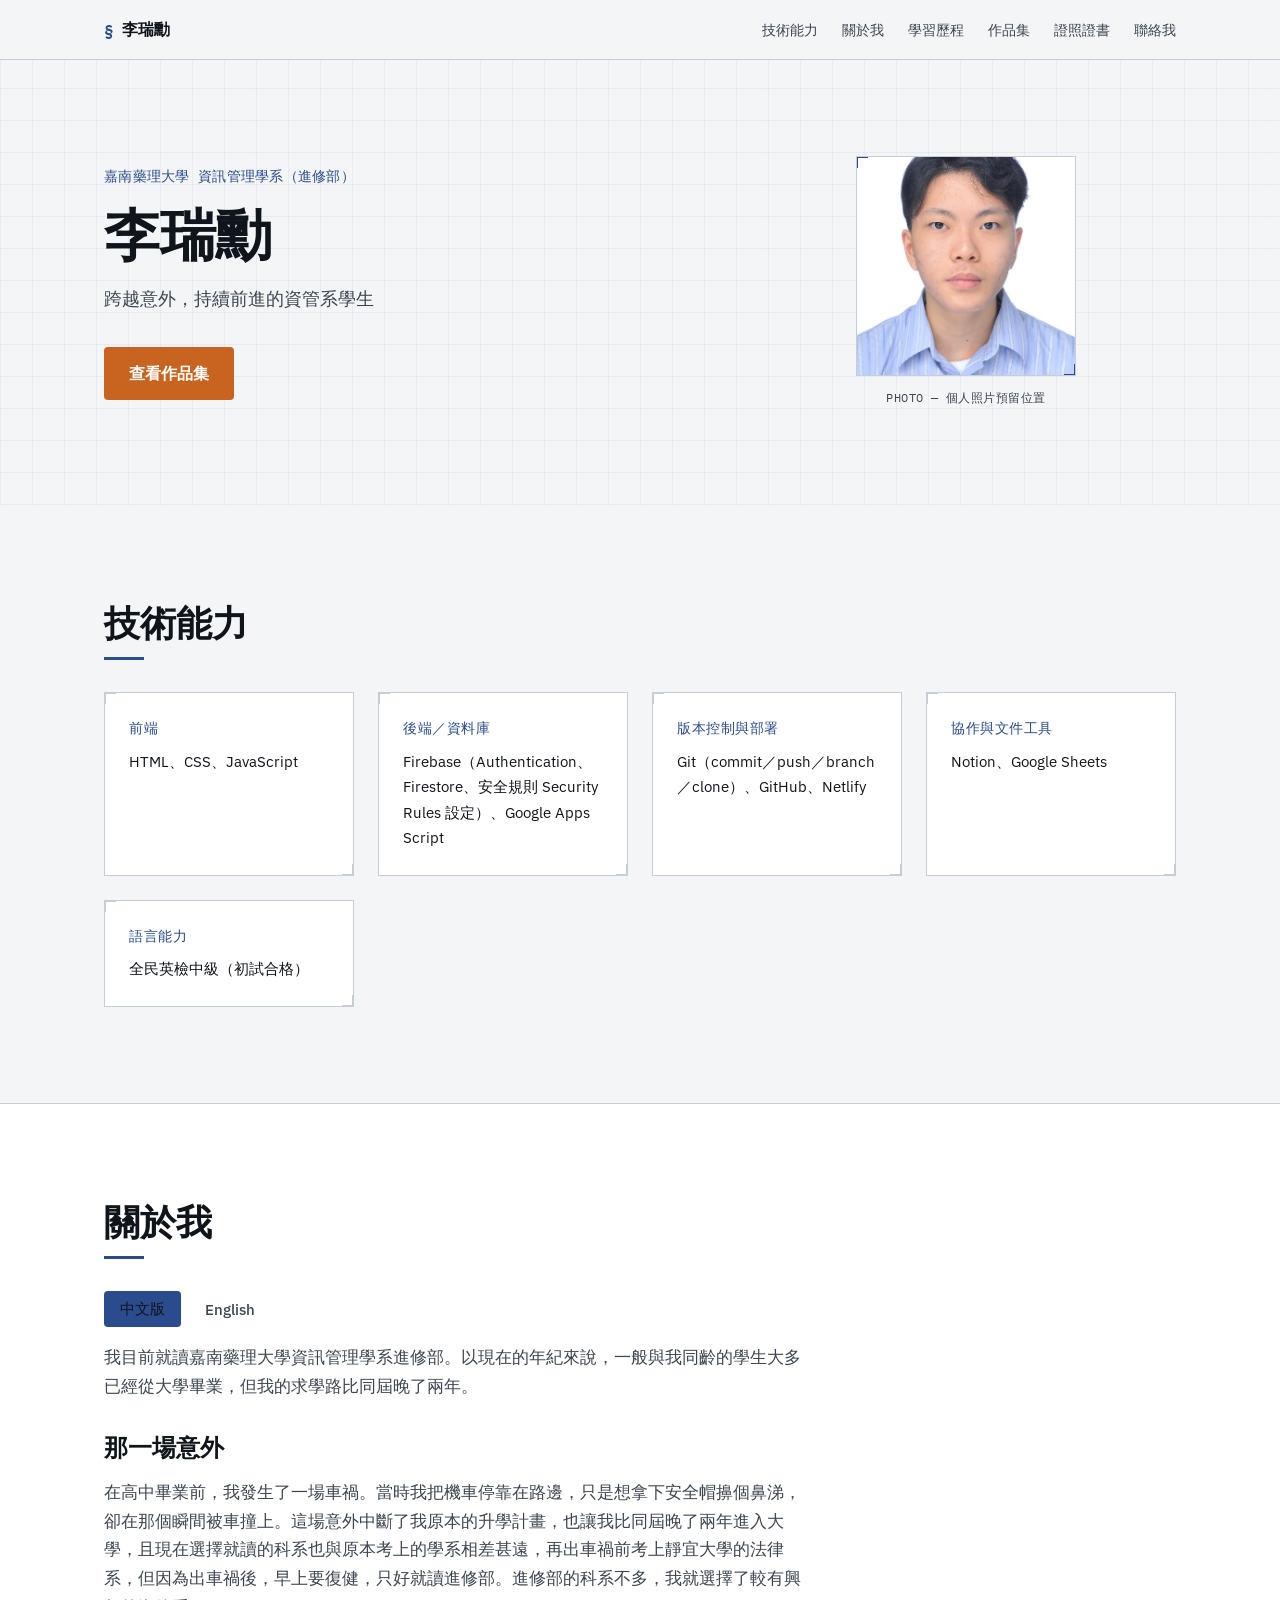
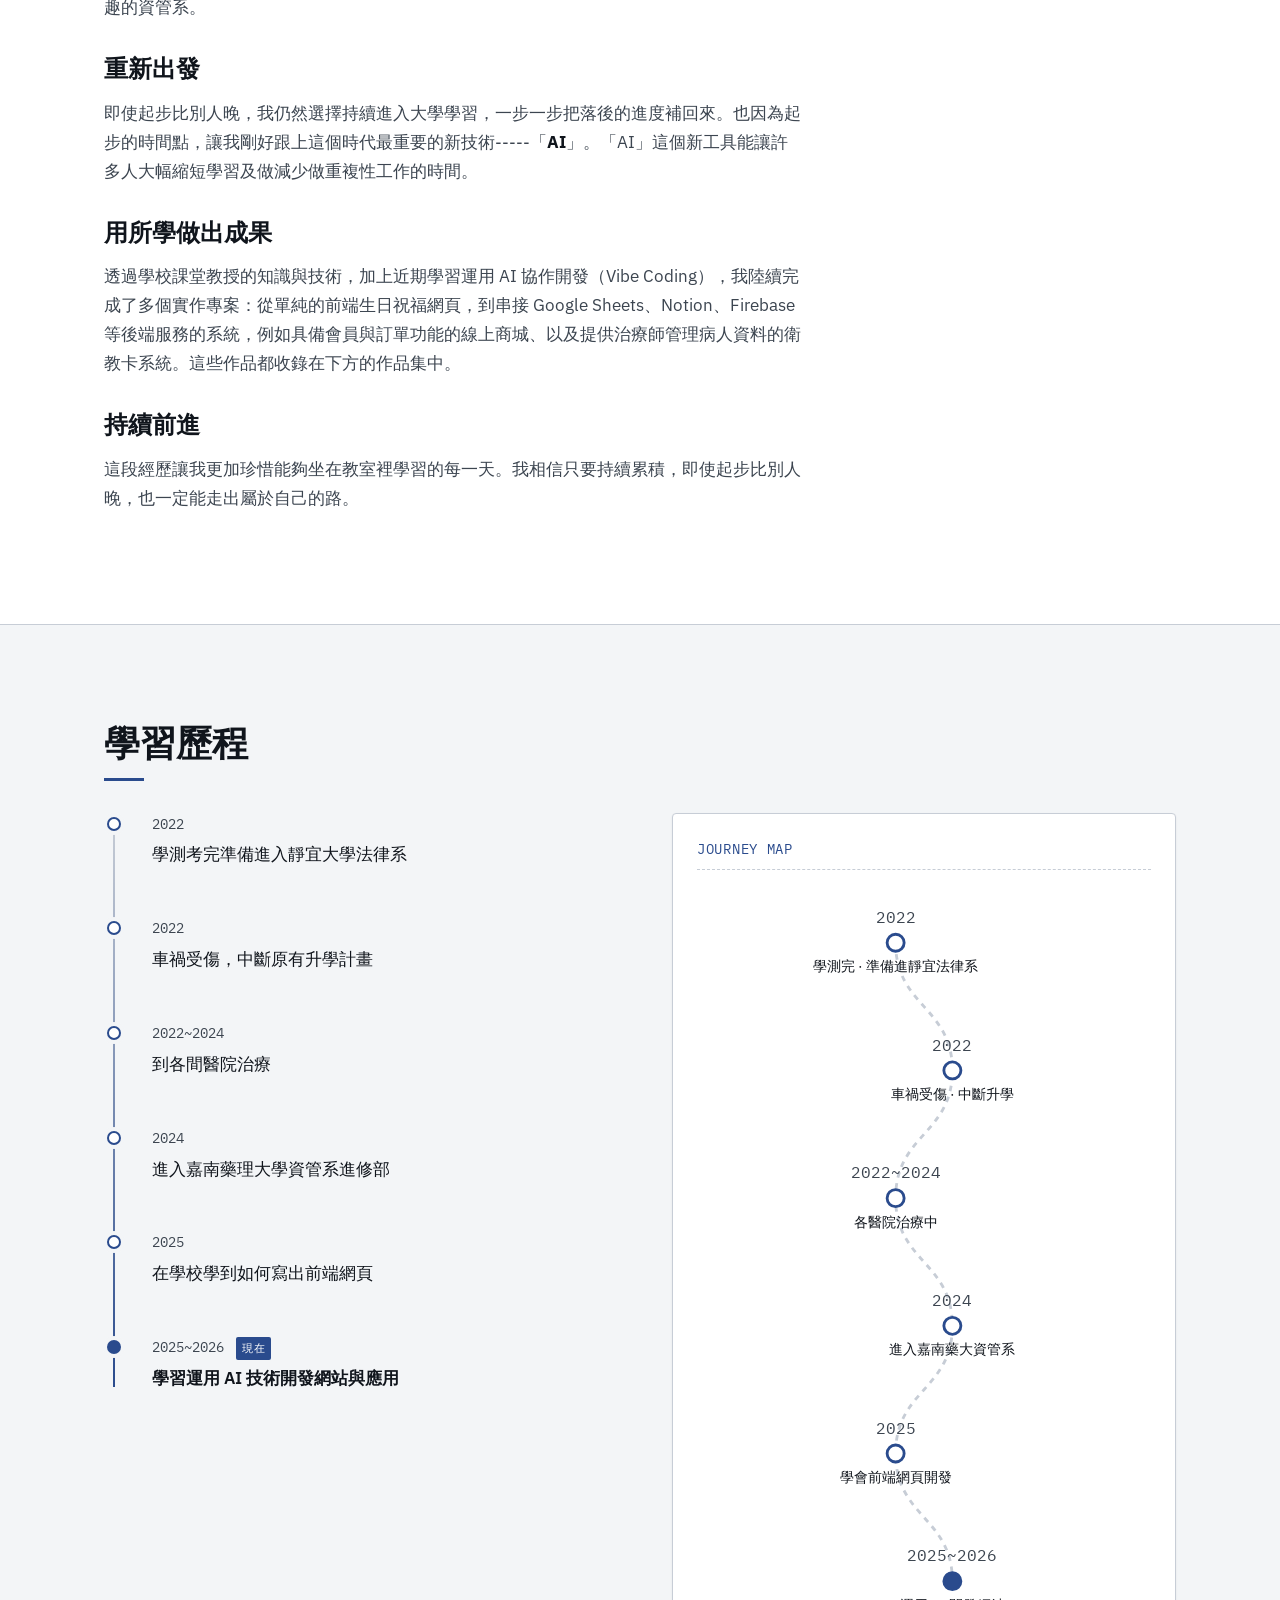
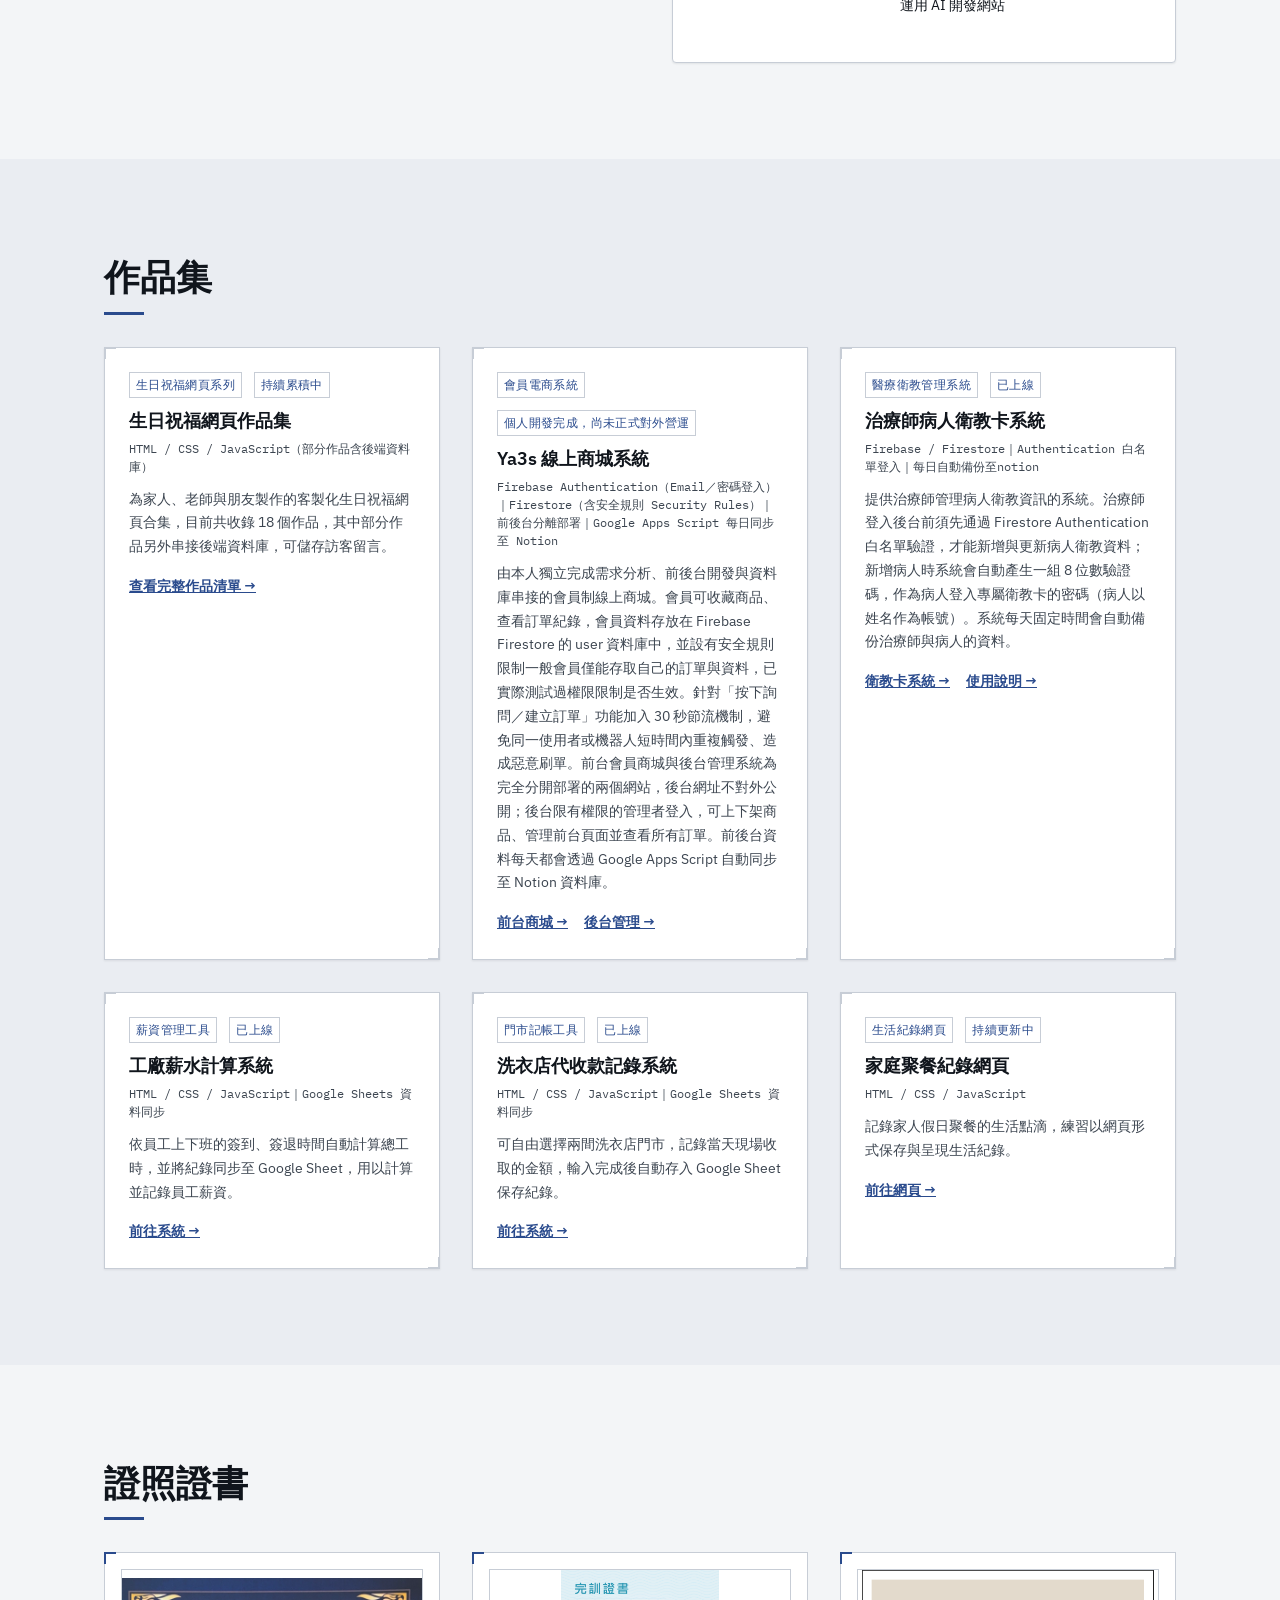
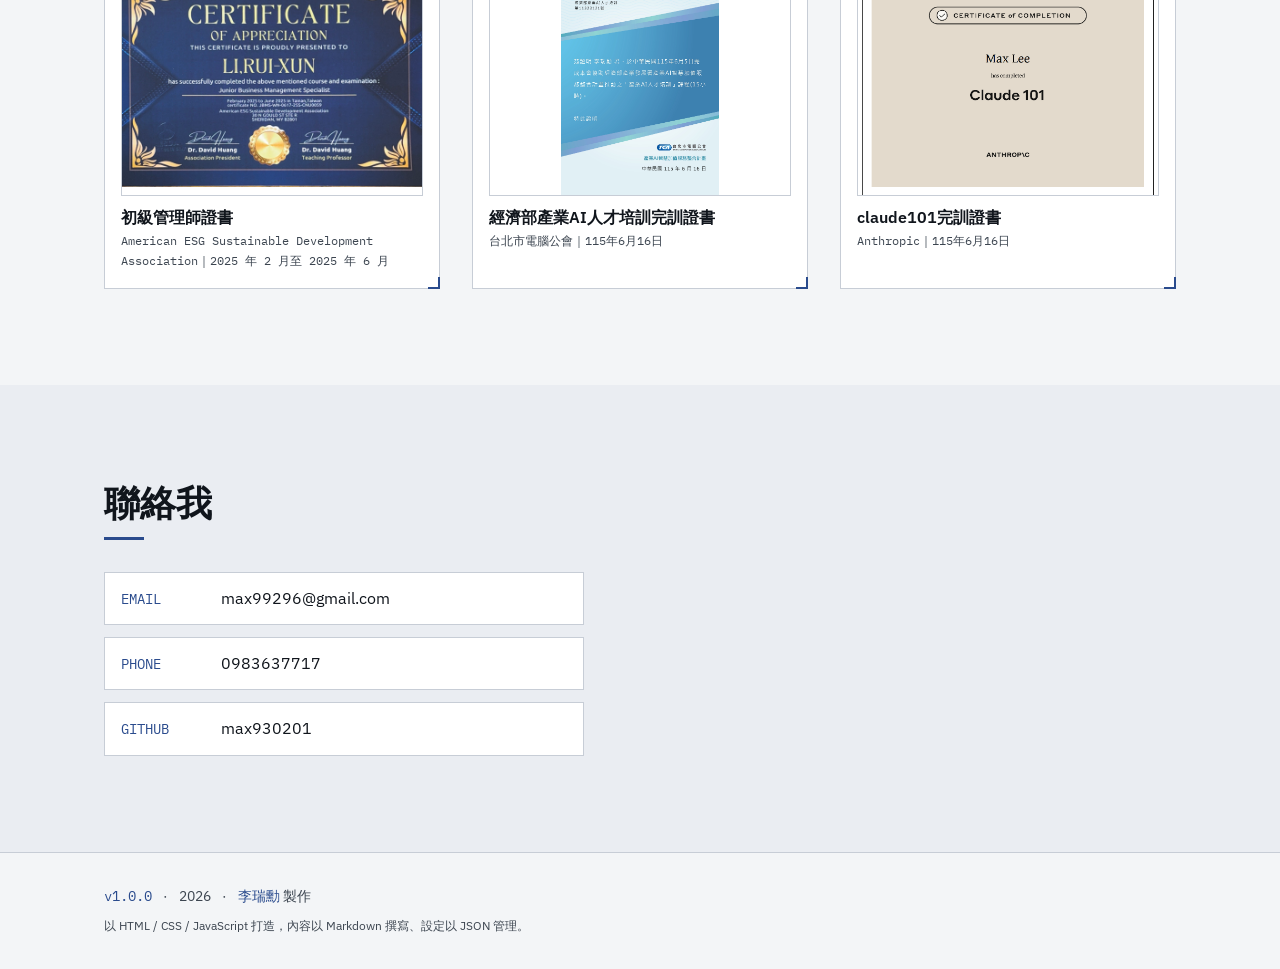
==== commit 42653e0b: "增加英文版自介" ====
--- a/index.html
+++ b/index.html
@@ -60,7 +60,12 @@
     <section id="about" class="about" aria-labelledby="about-heading">
       <div class="container">
         <h2 id="about-heading" class="section-title">關於我</h2>
-        <div id="about-content" class="about-content prose">載入中…</div>
+        <div class="about-lang-tabs">
+          <button id="about-tab-zh" class="about-tab is-active" type="button" aria-controls="about-content-zh">中文版</button>
+          <button id="about-tab-en" class="about-tab" type="button" aria-controls="about-content-en">English</button>
+        </div>
+        <div id="about-content-zh" class="about-content prose is-active" role="tabpanel" aria-labelledby="about-tab-zh">載入中…</div>
+        <div id="about-content-en" class="about-content prose" role="tabpanel" aria-labelledby="about-tab-en" lang="en" hidden>載入中…</div>
       </div>
     </section>
 
--- a/css/about.css
+++ b/css/about.css
@@ -1,3 +1,38 @@
+/* 語言切換頁籤 */
+.about-lang-tabs {
+  display: flex;
+  gap: var(--space-2);
+  margin-bottom: var(--space-4);
+}
+
+.about-tab {
+  padding: var(--space-2) var(--space-4);
+  font-size: 0.9375rem;
+  font-weight: 500;
+  font-family: inherit;
+  color: var(--color-ink-soft);
+  background: transparent;
+  border: 1px solid var(--color-border);
+  border-radius: 4px;
+  cursor: pointer;
+  transition: all 0.2s ease;
+}
+
+.about-tab:hover {
+  color: var(--color-primary);
+  border-color: var(--color-primary);
+}
+
+.about-tab.is-active {
+  color: var(--color-bg);
+  background: var(--color-primary);
+  border-color: var(--color-primary);
+}
+
+.about-content[hidden] {
+  display: none;
+}
+
 .prose {
   max-width: 70ch;
   font-size: 1.0625rem;
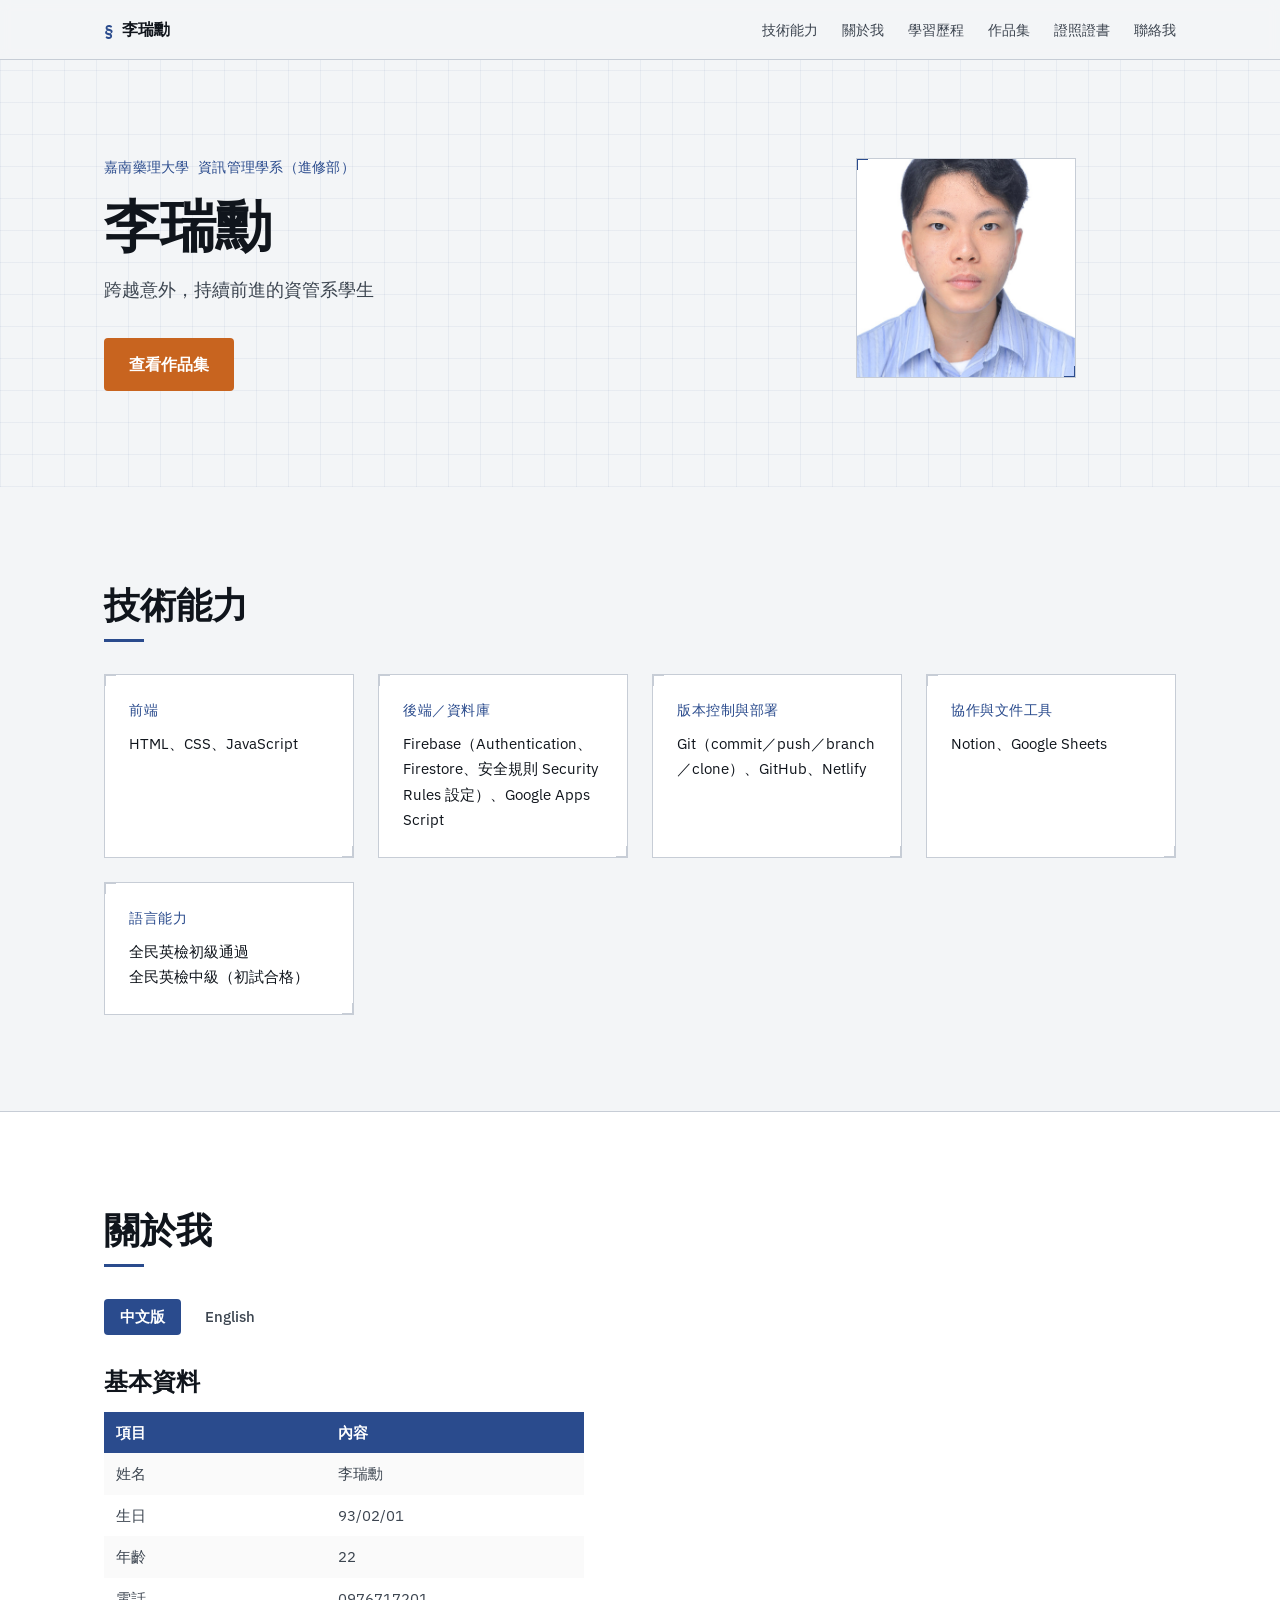
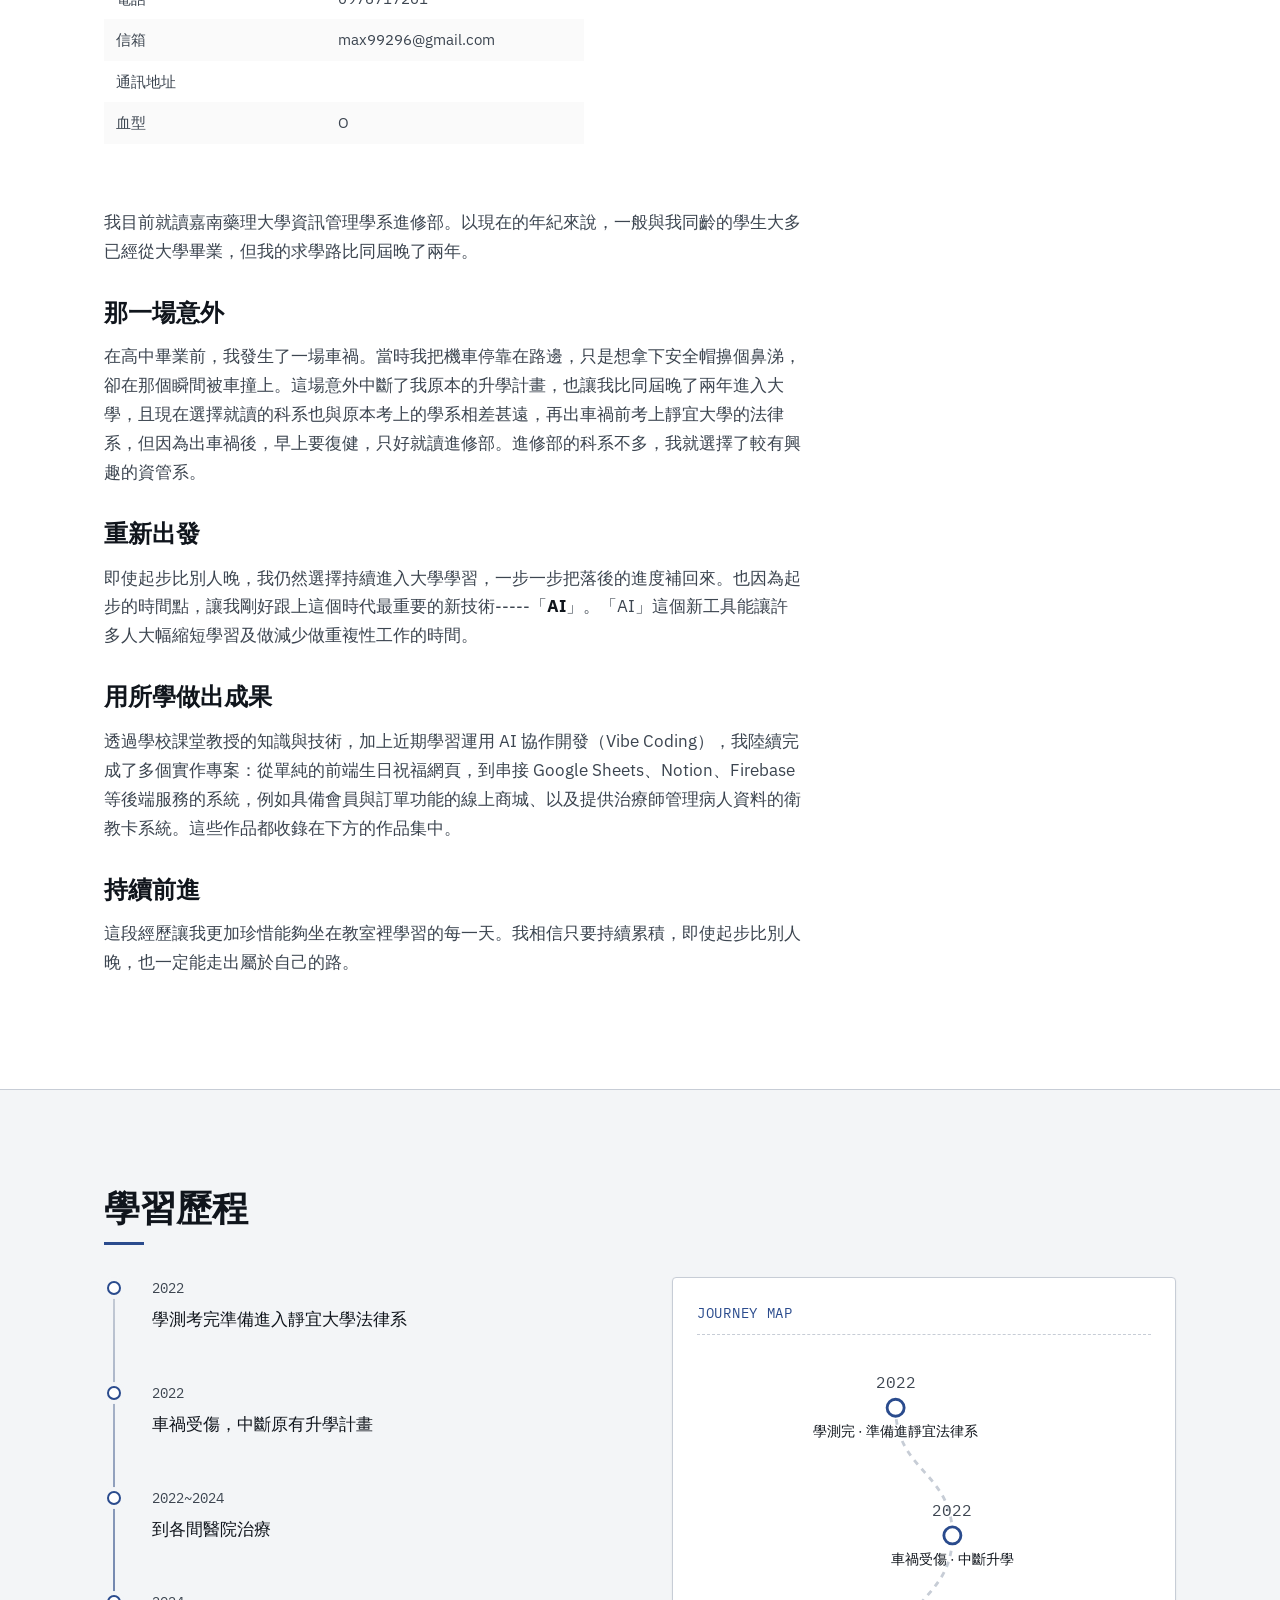
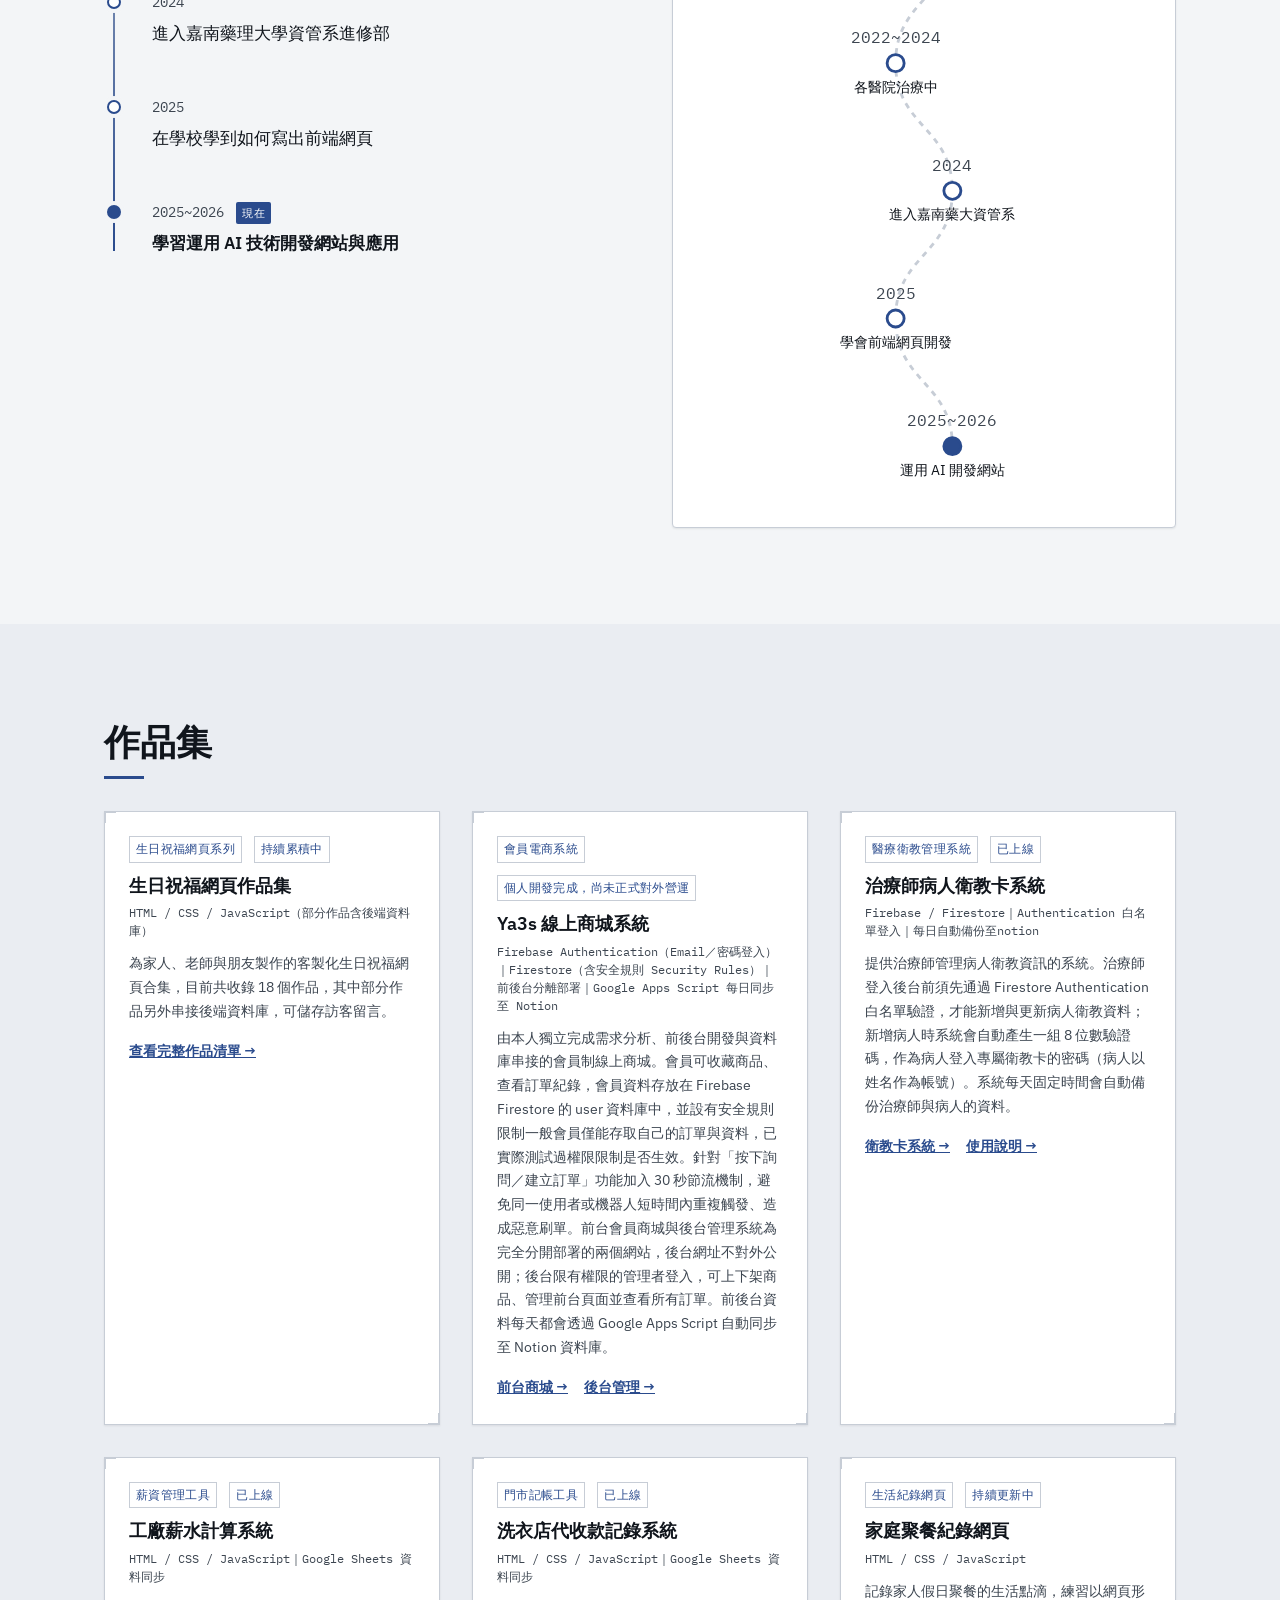
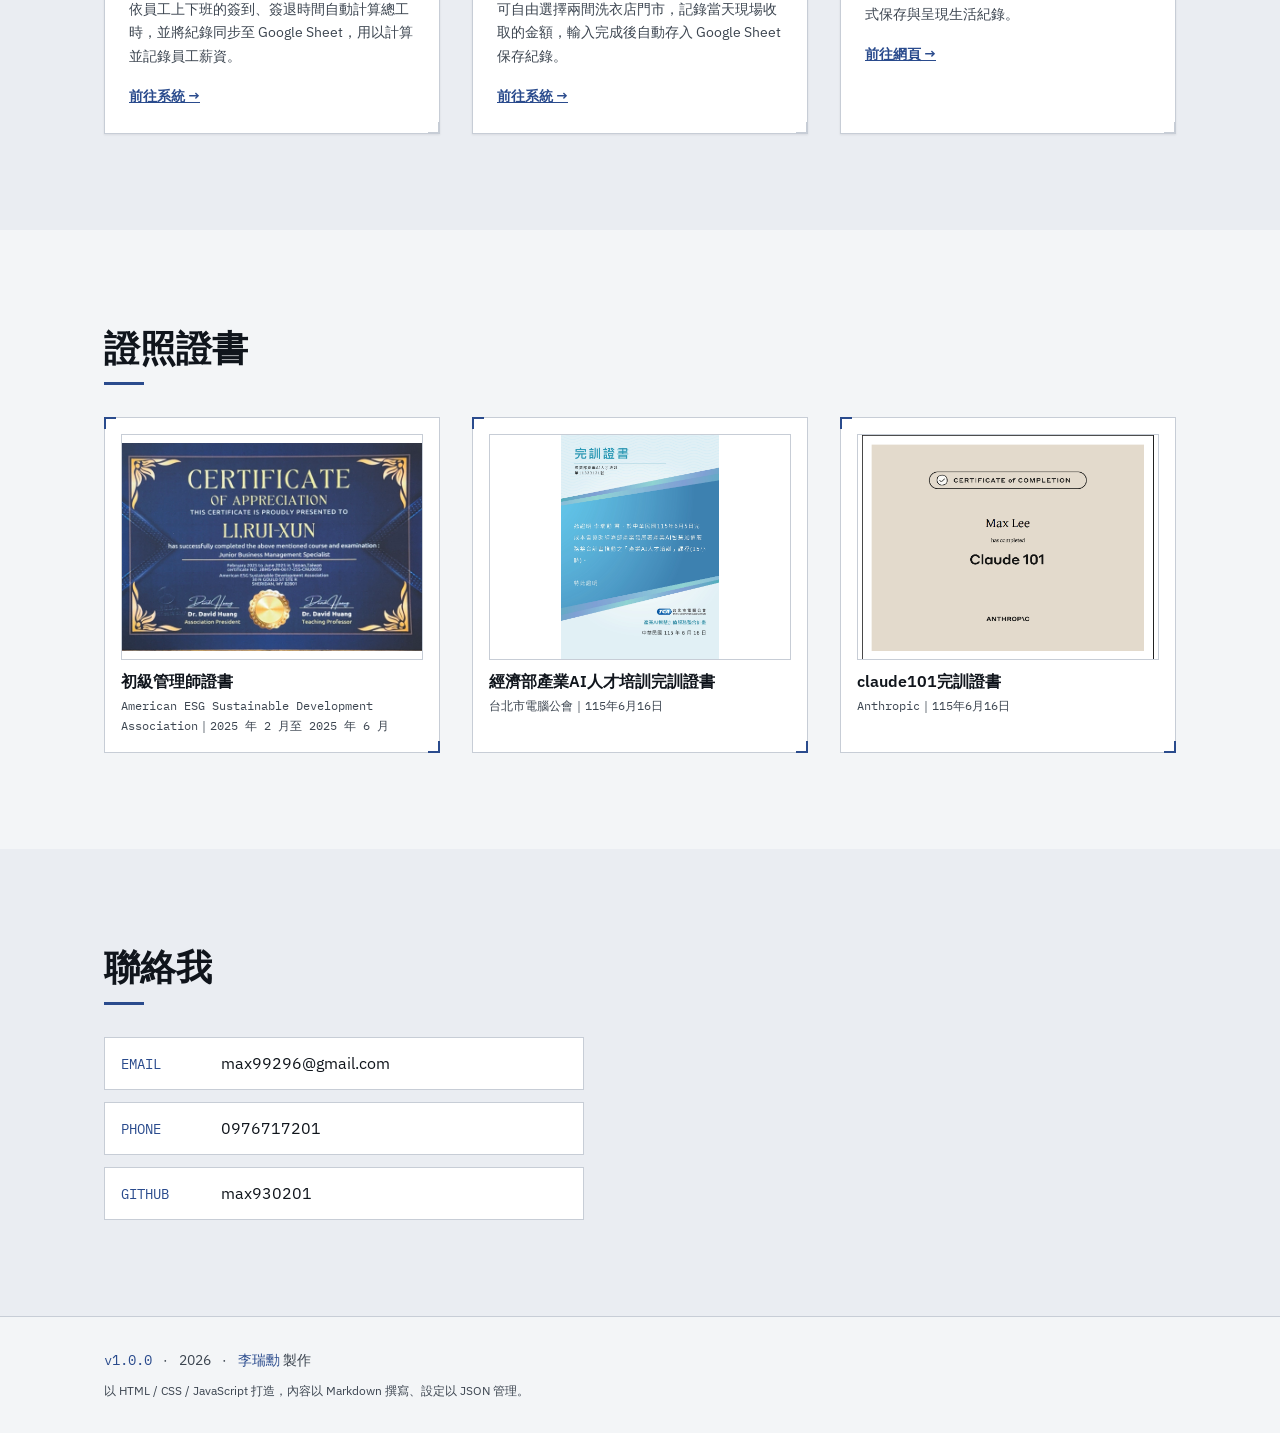
==== commit cba6ed60: "刪除多餘的字" ====
--- a/index.html
+++ b/index.html
@@ -45,7 +45,7 @@
           <div class="photo-frame corner-marks corner-marks--accent" id="photo-frame">
             <img id="profile-photo" alt="個人照片" />
           </div>
-          <p class="photo-caption">PHOTO — 個人照片預留位置</p>
+          <p class="photo-caption"></p>
         </div>
       </div>
     </section>
--- a/css/skills.css
+++ b/css/skills.css
@@ -23,4 +23,5 @@
   margin: 0;
   color: var(--color-ink);
   font-size: 0.9375rem;
+  white-space: pre-line;
 }
--- a/css/about.css
+++ b/css/about.css
@@ -24,7 +24,8 @@
 }
 
 .about-tab.is-active {
-  color: var(--color-bg);
+  color: #ffffff;
+  font-weight: 700;
   background: var(--color-primary);
   border-color: var(--color-primary);
 }
@@ -43,3 +44,40 @@
 .prose p { color: var(--color-ink-soft); }
 .prose ul { padding-left: 1.2em; color: var(--color-ink-soft); }
 .prose strong { color: var(--color-ink); }
+
+/* Markdown 表格樣式 */
+.prose .md-table {
+  width: 100%;
+  max-width: 480px;
+  border-collapse: collapse;
+  margin: var(--space-4) 0;
+  font-size: 0.9375rem;
+}
+
+.prose .md-table th,
+.prose .md-table td {
+  padding: var(--space-2) var(--space-3);
+  border: 1px solid var(--color-border);
+  text-align: left;
+}
+
+.prose .md-table th {
+  background: var(--color-primary);
+  color: #ffffff;
+  font-weight: 700;
+  width: 30%;
+}
+
+.prose .md-table td {
+  color: var(--color-ink-soft);
+}
+
+.prose .md-table tr:nth-child(even) td {
+  background: rgba(0, 0, 0, 0.02);
+}
+
+.prose hr {
+  border: none;
+  border-top: 1px solid var(--color-border);
+  margin: var(--space-6) 0;
+}
